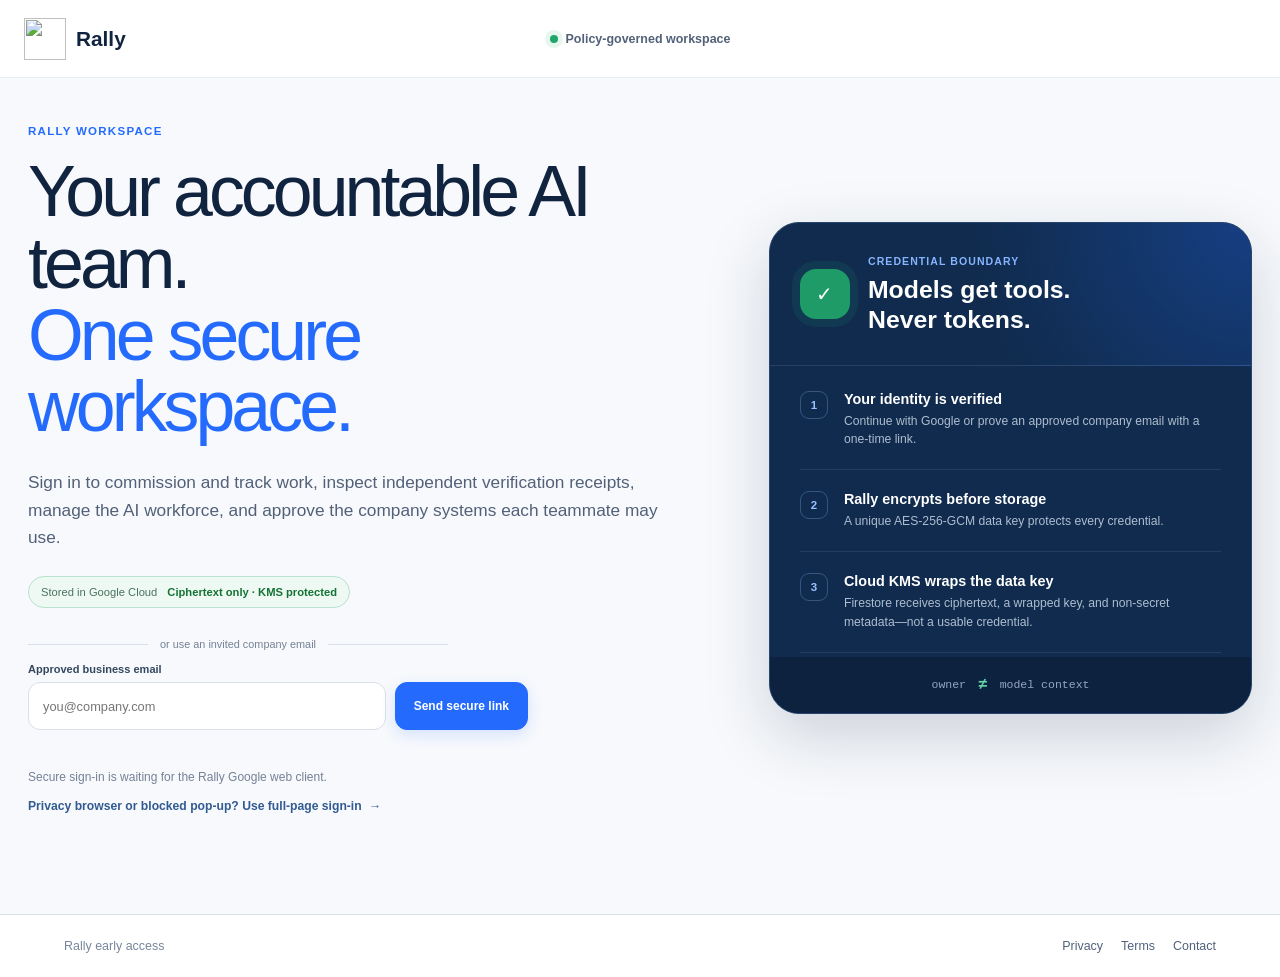
==== site/admin/index.html @ f30fff6b "Make WebMCP start real Rally agent jobs" ====
<!doctype html>
<html lang="en">
<head>
  <meta charset="utf-8">
  <meta name="viewport" content="width=device-width,initial-scale=1">
  <meta name="robots" content="noindex,nofollow">
  <meta name="theme-color" content="#f7f9fc">
  <title>Rally Workspace · Work, workforce, and connections</title>
  <link rel="icon" href="../rally-symbol.png">
  <link rel="stylesheet" href="styles.css?v=20260831m">
  <script src="config.js?v=20260831i" defer></script>
  <script src="app.js?v=20260831m" defer></script>
</head>
<body>
  <a class="skip-link" href="#main">Skip to workspace</a>
  <header class="admin-header">
    <a class="brand" href="../" aria-label="Rally homepage"><img src="../rally-symbol.png" alt=""><span>Rally</span></a>
    <div class="header-trust"><span class="trust-dot"></span><span>Policy-governed workspace</span></div>
    <button class="text-button" type="button" data-sign-out hidden>Sign out</button>
  </header>

  <main id="main" tabindex="-1">
    <section class="signin-shell" data-signed-out>
      <div class="signin-copy">
        <p class="eyebrow">Rally workspace</p>
        <h1 tabindex="-1" data-signin-title>Your accountable AI team.<br><span>One secure workspace.</span></h1>
        <p class="lede">Sign in to commission and track work, inspect independent verification receipts, manage the AI workforce, and approve the company systems each teammate may use.</p>
        <div class="vault-location" aria-label="Credential storage location"><span>Stored in Google Cloud</span><b>Ciphertext only · KMS protected</b></div>
        <div class="signin-action">
          <div data-google-button></div>
          <div class="signin-divider" data-email-signin-divider><span>or use an invited company email</span></div>
          <form class="magic-link-form" data-magic-link-form>
            <label for="magic-link-email">Approved business email</label>
            <div>
              <input id="magic-link-email" name="email" type="email" inputmode="email" autocomplete="email" maxlength="320" required placeholder="you@company.com" data-magic-link-email>
              <button type="submit" data-magic-link-submit>Send secure link</button>
            </div>
            <p class="magic-link-status" role="status" aria-live="polite" aria-atomic="true" data-magic-link-status></p>
          </form>
          <p class="configuration-note" role="status" aria-live="polite" aria-atomic="true" data-configuration-note>Checking secure sign-in…</p>
          <a class="signin-fallback" href="private-browser/" data-private-browser-link>Privacy browser or blocked pop-up? Use full-page sign-in <span aria-hidden="true">→</span></a>
          <p class="configuration-note" data-v2-signin-note hidden>For Rally v2, continue with Google so you return to this workspace.</p>
        </div>
      </div>
      <aside class="security-receipt" aria-label="Credential security architecture">
        <div class="receipt-heading"><span class="shield">✓</span><div><p>Credential boundary</p><h2>Models get tools.<br>Never tokens.</h2></div></div>
        <ol>
          <li><span>1</span><div><b>Your identity is verified</b><small>Continue with Google or prove an approved company email with a one-time link.</small></div></li>
          <li><span>2</span><div><b>Rally encrypts before storage</b><small>A unique AES-256-GCM data key protects every credential.</small></div></li>
          <li><span>3</span><div><b>Cloud KMS wraps the data key</b><small>Firestore receives ciphertext, a wrapped key, and non-secret metadata—not a usable credential.</small></div></li>
        </ol>
        <p class="receipt-rule"><span>owner</span><b>≠</b><span>model context</span></p>
      </aside>
    </section>

    <section class="dashboard workspace-shell" data-dashboard hidden>
      <aside class="workspace-sidebar" aria-label="Rally workspace">
        <div class="workspace-name"><span>Agent9</span><b>Rally workspace</b></div>
        <nav class="workspace-nav" aria-label="Workspace navigation">
          <button class="is-active" type="button" data-workspace-nav="work" aria-current="page"><span aria-hidden="true"><svg viewBox="0 0 20 20"><path d="M4 4.5h12v11H4zM7 8h6M7 11h6"/></svg></span>Work</button>
          <button type="button" data-workspace-nav="teammates"><span aria-hidden="true"><svg viewBox="0 0 20 20"><circle cx="7" cy="7" r="2.3"/><circle cx="13.5" cy="8" r="1.8"/><path d="M3.5 15c.4-2.4 1.6-3.6 3.5-3.6s3.1 1.2 3.5 3.6M11.3 12.1c2.7-.6 4.3.4 4.8 2.9"/></svg></span>Teammates</button>
          <button type="button" data-workspace-nav="workforce"><span aria-hidden="true"><svg viewBox="0 0 20 20"><circle cx="10" cy="10" r="2.2"/><circle cx="10" cy="10" r="6"/><path d="M10 2v2M10 16v2M2 10h2M16 10h2"/></svg></span>AI workforce</button>
          <button type="button" data-workspace-nav="connections"><span aria-hidden="true"><svg viewBox="0 0 20 20"><path d="M7.8 12.2 6 14a2.8 2.8 0 0 1-4-4l2.5-2.5a2.8 2.8 0 0 1 4 0M12.2 7.8 14 6a2.8 2.8 0 0 1 4 4l-2.5 2.5a2.8 2.8 0 0 1-4 0M7 13l6-6"/></svg></span>Connections</button>
          <button type="button" data-workspace-nav="policy"><span aria-hidden="true"><svg viewBox="0 0 20 20"><path d="M10 2.5 16 5v4.7c0 3.7-2.2 6.3-6 7.8-3.8-1.5-6-4.1-6-7.8V5zM7.2 10l1.8 1.8 3.8-4"/></svg></span>Policy</button>
        </nav>
        <div class="account-card"><img data-user-picture alt="" hidden><span class="account-initial" data-user-initial>R</span><div><b data-user-name>Rally administrator</b><small data-user-email></small></div></div>
      </aside>

      <div class="workspace-content">
        <section class="workspace-view" data-workspace-view="work">
          <div class="workspace-heading">
            <div><p class="eyebrow">Work</p><h1 tabindex="-1" data-dashboard-title>Your accountable team at work.</h1><p>Commission work by email, follow every active job, and inspect the evidence before anything is called complete.</p></div>
            <button class="workspace-primary" type="button" aria-expanded="false" aria-controls="manual-job-composer" data-open-job-composer>New job</button>
          </div>

          <div class="work-metrics" aria-label="Work status">
            <div><span data-metric-active>0</span><p>active jobs</p></div>
            <div><span data-metric-attention>0</span><p>need attention</p></div>
            <div><span data-metric-complete>0</span><p>completed</p></div>
            <div><span data-connection-count>0</span><p>certified systems</p></div>
          </div>

          <div class="workspace-webmcp" data-workspace-webmcp-status role="status" aria-live="polite">
            <span aria-hidden="true">W</span>
            <div><b>ChatGPT can start and follow Rally jobs here.</b><small>Rally’s agents still do the work, check it, and return the result.</small></div>
          </div>

          <section class="commission-hub" data-onboarding aria-labelledby="commission-title">
            <header class="commission-intro">
              <div>
                <p class="eyebrow">Your accountable AI teammate</p>
                <h2 id="commission-title">Choose the role. Rally assembles the team.</h2>
                <p data-commission-summary>You define the business outcome. Rally quietly routes the right models, approved systems, recovery, and independent verification underneath.</p>
              </div>
              <div class="commission-intro-actions">
                <span class="commission-trust"><svg viewBox="0 0 20 20" aria-hidden="true"><path d="M10 2.5 16 5v4.7c0 3.7-2.2 6.3-6 7.8-3.8-1.5-6-4.1-6-7.8V5zM7.2 10l1.8 1.8 3.8-4"/></svg>Policy stays on</span>
                <button class="commission-setup-toggle" type="button" aria-expanded="true" aria-controls="assistant-setup" data-toggle-assistant-setup>Hide setup</button>
              </div>
            </header>

            <div class="assistant-setup" id="assistant-setup" aria-label="Configure an accountable AI teammate">
              <section class="setup-step setup-persona" aria-labelledby="setup-persona-title">
                <div class="setup-step-heading"><span>1</span><div><p>Choose an assistant</p><h3 id="setup-persona-title">Who should lead?</h3></div></div>
                <div class="persona-grid" role="group" aria-label="Assistant persona">
                  <button class="persona-card is-selected" type="button" data-assistant-persona="strategist" aria-pressed="true">
                    <span class="persona-mark" aria-hidden="true"><svg viewBox="0 0 24 24"><circle cx="12" cy="12" r="7.5"/><path d="m14.8 9.2-1.7 3.9-3.9 1.7 1.7-3.9z"/></svg></span>
                    <span><b>Executive strategist</b><small>Research, decide, brief</small></span>
                  </button>
                  <button class="persona-card" type="button" data-assistant-persona="security" aria-pressed="false">
                    <span class="persona-mark" aria-hidden="true"><svg viewBox="0 0 24 24"><path d="M12 3 19 6v5.5c0 4.3-2.5 7.4-7 9.2-4.5-1.8-7-4.9-7-9.2V6z"/><path d="m9 12 2 2 4-4"/></svg></span>
                    <span><b>Security lead</b><small>Assess, harden, prove</small></span>
                  </button>
                  <button class="persona-card" type="button" data-assistant-persona="creative" aria-pressed="false">
                    <span class="persona-mark" aria-hidden="true"><svg viewBox="0 0 24 24"><path d="m12 3 1.5 5.5L19 10l-5.5 1.5L12 17l-1.5-5.5L5 10l5.5-1.5z"/><path d="m18.5 16 .7 2.3 2.3.7-2.3.7-.7 2.3-.7-2.3-2.3-.7 2.3-.7z"/></svg></span>
                    <span><b>Creative director</b><small>Concept, create, refine</small></span>
                  </button>
                </div>
              </section>

              <section class="setup-step setup-posture" aria-labelledby="setup-posture-title">
                <div class="setup-step-heading"><span>2</span><div><p>Set expertise &amp; autonomy</p><h3 id="setup-posture-title">How should it work?</h3></div></div>
                <div class="posture-control">
                  <span>Expertise</span>
                  <div class="segmented-control" role="group" aria-label="Expertise depth">
                    <button class="is-selected" type="button" data-expertise="balanced" aria-pressed="true">Focused</button>
                    <button type="button" data-expertise="deep" aria-pressed="false">Deep specialist</button>
                  </div>
                </div>
                <div class="posture-control">
                  <span>Autonomy</span>
                  <div class="segmented-control" role="group" aria-label="Recovery autonomy">
                    <button type="button" data-autonomy="guarded" aria-pressed="false">Guarded</button>
                    <button class="is-selected" type="button" data-autonomy="resilient" aria-pressed="true">Resilient <em>Recommended</em></button>
                  </div>
                </div>
                <p class="posture-note" data-posture-note>If one agent gets stuck, another may try once. A different agent still checks the finished work.</p>
              </section>

              <section class="setup-step setup-assets" aria-labelledby="setup-assets-title">
                <div class="setup-step-heading"><span>3</span><div><p>Connect approved assets</p><h3 id="setup-assets-title">Give it trusted context.</h3></div></div>
                <div class="asset-status"><strong data-connection-count>0</strong><span><b>certified systems</b><small>Optional for the first job. Nothing is implied as connected until discovery and a live read pass.</small></span></div>
                <button class="setup-action" type="button" data-open-connections>Manage approved systems <span aria-hidden="true">&#8594;</span></button>
              </section>

              <section class="setup-step setup-channel" aria-labelledby="setup-channel-title">
                <div class="setup-step-heading"><span>4</span><div><p>Choose communication</p><h3 id="setup-channel-title">Two doors. One accountable queue.</h3></div></div>
                <div class="channel-grid">
                  <button class="channel-card is-primary" type="button" aria-expanded="false" aria-controls="manual-job-composer" data-open-job-composer>
                    <span class="channel-icon" aria-hidden="true"><svg viewBox="0 0 24 24"><path d="M5 4.5h14v15H5zM8 9h8M8 13h5"/></svg></span>
                    <span><b>Dashboard</b><small>Write a request here</small></span><span aria-hidden="true">&#8595;</span>
                  </button>
                  <a class="channel-card" href="?view=teammates" data-first-job-link="email-door">
                    <span class="channel-icon" aria-hidden="true"><svg viewBox="0 0 24 24"><rect x="3.5" y="5.5" width="17" height="13" rx="2"/><path d="m5 8 7 5 7-5"/></svg></span>
                    <span><b>Email</b><small data-commission-address>Finish email setup</small></span><span aria-hidden="true">&#8599;</span>
                  </a>
                  <button class="channel-card is-future" type="button" disabled aria-disabled="true">
                    <span class="channel-icon" aria-hidden="true"><svg viewBox="0 0 24 24"><path d="M5 5.5h14v10H9l-4 3z"/><path d="M9 9h6M9 12h4"/></svg></span>
                    <span><b>Messenger</b><small>Planned, not available</small></span><em>Future</em>
                  </button>
                </div>
              </section>
            </div>

            <form class="job-composer" id="manual-job-composer" data-job-form aria-labelledby="job-composer-title" aria-busy="false" hidden>
              <div class="job-composer-heading">
                <div><p class="eyebrow">New dashboard job</p><h3 id="job-composer-title" tabindex="-1">Describe the outcome—not the busywork.</h3><p class="composer-brief"><span data-composer-persona>Executive strategist</span><span data-composer-expertise>Focused expertise</span><span data-composer-autonomy>Retry once if blocked</span></p></div>
                <button type="button" aria-label="Close new job form" data-close-job-composer>&times;</button>
              </div>
              <div class="job-fields">
                <label><span>Job title</span><input name="title" type="text" required maxlength="160" autocomplete="off" placeholder="Audit our launch readiness" data-job-title></label>
                <label class="job-goal"><span>What does done look like?</span><textarea name="goal" rows="4" required maxlength="6000" placeholder="Review the launch plan, identify material gaps, and return a prioritized recommendation with evidence." data-job-goal></textarea></label>
              </div>
              <details class="job-continuity">
                <summary>Follow-up and recovery</summary>
                <div class="job-options">
                  <label><span>Earlier job ID <small>optional</small></span><input name="source_run_id" type="text" maxlength="128" pattern="[A-Za-z0-9][A-Za-z0-9._:-]*" autocomplete="off" spellcheck="false" placeholder="Reference an earlier job in this new request" data-job-source-run></label>
                  <label class="job-checkbox"><input name="second_wind" type="checkbox" checked data-job-second-wind><span><b>Let another agent try if one gets stuck</b><small>One retry. A different agent still checks the finished work.</small></span></label>
                </div>
              </details>
              <div class="job-submit-row"><div class="job-submit-copy"><small>Starts real agents and may use paid model or media services.</small><p role="status" aria-live="polite" aria-atomic="true" data-job-form-status></p></div><button class="workspace-primary" type="submit" data-job-submit>Start Rally job</button></div>
            </form>

            <div class="job-acceptance" role="status" aria-live="polite" aria-atomic="false" tabindex="-1" data-job-receipt hidden>
              <span class="job-acceptance-mark" aria-hidden="true">&#10003;</span>
              <div><p>Rally job started</p><h3 data-job-receipt-title>Job started</h3><p><code data-job-receipt-id></code><span data-job-receipt-detail>Waiting for Rally’s agents.</span></p></div>
              <div class="job-acceptance-actions"><button type="button" data-view-accepted-job>View job</button><button type="button" data-compose-another>Add another</button></div>
            </div>
          </section>

          <div class="work-board">
            <section class="run-queue" aria-labelledby="queue-title">
              <div class="queue-heading"><div><p class="eyebrow">Task management</p><div class="queue-title-line"><h2 id="queue-title">Work queue</h2><span class="workspace-live-status" data-state="paused" data-workspace-live-status>Updates paused</span></div></div><label><span class="sr-only">Search work</span><input type="search" placeholder="Search jobs" autocomplete="off" data-work-search></label></div>
              <div class="queue-filters" role="group" aria-label="Filter work"><button class="is-active" type="button" data-run-filter="all">All</button><button type="button" data-run-filter="running">Active</button><button type="button" data-run-filter="attention">Attention</button><button type="button" data-run-filter="complete">Complete</button></div>
              <div class="run-list" data-work-run-list aria-live="polite"><div class="run-loading"><span></span><p>Loading your workspace queue…</p></div></div>
            </section>
            <section class="run-detail" data-work-run-detail aria-live="polite" tabindex="-1"><div class="run-detail-empty"><span>↗</span><h2>Select a job</h2><p>Open a run to inspect its progress, workers, checklist, and independent verification receipts.</p></div></section>
          </div>
        </section>

        <section class="workspace-view" data-workspace-view="teammates" hidden>
          <div class="workspace-heading"><div><p class="eyebrow">Teammates</p><h1 tabindex="-1">Create the role people will work with.</h1><p>A teammate is the durable business identity. Models are workers behind it; email providers are channels beneath it.</p></div><button class="workspace-secondary" type="button" data-focus-teammate-form>New teammate</button></div>
          <div class="teammate-boundary"><b>Identity before infrastructure</b><p>Choosing a provider creates a workspace-owned setup record. Rally marks the address live only after the provider authorization, DNS, or bidirectional verification step genuinely passes.</p></div>
          <div class="teammate-layout">
            <section class="teammate-roster" aria-labelledby="teammate-roster-title">
              <div class="teammate-section-heading"><p class="eyebrow">Your team</p><h2 id="teammate-roster-title">Persistent business roles</h2></div>
              <div class="teammate-list" data-teammate-list aria-live="polite"><div class="run-loading"><span></span><p>Loading teammates…</p></div></div>
            </section>

            <form class="teammate-form" data-teammate-form aria-labelledby="teammate-form-title">
              <div class="teammate-form-heading"><p class="eyebrow">New teammate</p><h2 id="teammate-form-title" tabindex="-1">Name the role. Then choose where it lives.</h2><p>The email identity belongs to this workspace and remains separate from model credentials and company-system access.</p></div>

              <fieldset>
                <legend>1. Business identity</legend>
                <div class="teammate-fields two-column">
                  <label><span>Teammate name</span><input name="name" type="text" maxlength="80" required placeholder="Rally Research" data-teammate-name></label>
                  <label><span>Role</span><select name="role" required data-teammate-role><option value="research">Research</option><option value="security">Security</option><option value="operations">Operations</option><option value="finance">Finance</option><option value="customer_success">Customer success</option><option value="general">General dispatcher</option><option value="custom">Custom role</option></select></label>
                  <label class="full-column" data-custom-role-field hidden><span>Custom role</span><input name="custom_role" type="text" maxlength="120" placeholder="Procurement analyst" data-custom-role></label>
                  <label class="full-column"><span>Accountable human owner</span><input name="human_owner_email" type="email" maxlength="320" required autocomplete="email" placeholder="owner@company.com" data-teammate-owner></label>
                </div>
              </fieldset>

              <fieldset>
                <legend>2. Email identity</legend>
                <p class="field-intro">Company-owned mail is preferred. A Rally-domain identity is available only as a temporary trial.</p>
                <div class="email-provider-grid" data-email-provider-options aria-live="polite"><div class="provider-loading">Loading provider options…</div></div>
                <div class="teammate-fields email-address-fields">
                  <label><span>Address</span><input name="email_local_part" type="text" maxlength="64" required placeholder="research" autocapitalize="none" spellcheck="false" data-email-local></label>
                  <span class="address-at" aria-hidden="true">@</span>
                  <label><span>Domain</span><input name="email_domain" type="text" maxlength="253" required placeholder="ai.company.com" autocapitalize="none" spellcheck="false" data-email-domain></label>
                </div>
                <div class="connection-choice" data-email-methods></div>
                <p class="provider-readiness" data-provider-readiness role="status" aria-live="polite"></p>
              </fieldset>

              <fieldset>
                <legend>3. Who may commission it?</legend>
                <div class="teammate-fields">
                  <label><span>Reachability</span><select name="reachability" data-teammate-reachability><option value="selected_senders">Selected senders</option><option value="entire_company">Entire company</option><option value="approved_domains">Approved people or domains</option><option value="public_intake">Public intake — no privileged context</option></select></label>
                  <label><span>Additional approved senders <small>optional</small></span><textarea name="allowed_senders" rows="3" maxlength="16000" placeholder="analyst@company.com, @trusted-partner.com" data-allowed-senders></textarea><small>Separate addresses or @domains with commas or new lines. The human owner is always included.</small></label>
                </div>
              </fieldset>

              <div class="teammate-submit-row"><p data-teammate-form-status role="status" aria-live="polite"></p><button class="workspace-primary" type="submit" data-teammate-submit>Create teammate</button></div>
            </form>
          </div>
        </section>

        <section class="workspace-view" data-workspace-view="workforce" hidden>
          <div class="workspace-heading"><div><p class="eyebrow">AI workforce</p><h1 tabindex="-1">The workers behind every teammate.</h1><p>These model families perform parts of a job. Your customer-facing teammates remain stable even when Rally routes work to a different provider.</p></div></div>
          <div class="workforce-callout"><b>Current pilot boundary</b><p>The active fleet is authenticated on Rally’s approved execution host. Business-system OAuth does not authorize a model account, and Rally never copies consumer session tokens into its web control plane.</p></div>
          <div class="workforce-grid">
            <article><header><img src="../brandmarks/google.svg" alt=""><span class="worker-ready">Active</span></header><p class="worker-company">Google</p><h2>Gemini</h2><p>Coordinates the commission through Google ADK and participates as an independent worker.</p><footer><span>Google Cloud + approved host</span><b>Ready</b></footer></article>
            <article><header><img src="../brandmarks/claude.svg" alt=""><span class="worker-ready">Active</span></header><p class="worker-company">Anthropic</p><h2>Claude</h2><p>Implements and reviews through an approved, separately authenticated Claude runtime.</p><footer><span>Approved host identity</span><b>Ready</b></footer></article>
            <article><header><img src="../brandmarks/openai.svg" alt=""><span class="worker-ready">Active</span></header><p class="worker-company">OpenAI</p><h2>Codex</h2><p>Implements and verifies through a per-user Codex sign-in isolated from company connectors.</p><footer><span>Approved host identity</span><b>Ready</b></footer></article>
            <article class="worker-candidate"><header><span class="xai-mark">xAI</span><span>Candidate</span></header><p class="worker-company">xAI</p><h2>Grok Build</h2><p>Headless CLI and device-code/API-key authentication make Grok a strong fourth-family candidate. It remains off until isolation and execution-symmetry tests pass.</p><footer><span>Evaluated, not enabled</span><b>Next</b></footer></article>
          </div>
          <p class="workforce-rule"><b>Rally’s minimum:</b> at least two distinct model families. A worker may repair another provider’s failure through Second Wind, but it still cannot approve its own work.</p>
        </section>

        <section class="workspace-view" data-workspace-view="connections" hidden>
          <div class="workspace-heading connection-workspace-heading"><div><p class="eyebrow">Connections</p><h1 tabindex="-1">Bring approved company context.</h1><p>Connections are optional for a first run. When you add one, Rally prefers provider consent, certifies the exact read surface, and keeps every token away from model context.</p></div><button class="workspace-secondary" type="button" data-back-to-work>Skip for now</button></div>
          <div class="vault-summary" aria-label="Vault status">
            <div><span data-connection-count>0</span><p>certified connections</p></div>
            <div><span>9</span><p>supported systems</p></div>
            <div><span>0</span><p>keys exposed to models</p></div>
            <div class="kms-proof"><span>✓</span><p><b>Google Cloud KMS</b><small>Envelope encryption active</small></p></div>
          </div>
          <div class="connection-heading"><div><p class="eyebrow">Business systems</p><h2>One approval when the provider allows it.</h2></div><p>OAuth is the default experience. A restricted credential appears only where a provider cannot yet complete a Rally-owned consent flow.</p></div>
          <div class="connection-grid" data-connection-grid>
            <article class="connection-card is-pending" data-connector="google-workspace"><header><img src="../brandmarks/google.svg" alt=""><span class="connection-state" role="status" aria-live="polite" aria-atomic="true">Coming soon</span></header><h3>Google Workspace</h3><p>One approval for a governed bundle of Drive, Docs, Sheets, Slides, Calendar, Gmail, Chat, and contacts.</p><footer><span data-connection-method>One secure sign-in</span><button type="button" data-primary-action disabled>Not available yet</button></footer></article>
            <article class="connection-card is-pending" data-connector="slack"><header><img src="../brandmarks/slack.svg" alt=""><span class="connection-state" role="status" aria-live="polite" aria-atomic="true">Coming soon</span></header><h3>Slack</h3><p>Search decisions, understand history, and prepare governed team updates.</p><footer><span data-connection-method>Workspace approval</span><button type="button" data-primary-action disabled>Not available yet</button></footer></article>
            <article class="connection-card" data-connector="github" data-kind="bearer_token"><header><img src="../brandmarks/github.svg" alt=""><span class="connection-state" role="status" aria-live="polite" aria-atomic="true">Ready to connect</span></header><h3>GitHub</h3><p>Repositories, issues, and pull requests through a read-only, locked-down MCP path.</p><footer><span data-connection-method>Fine-grained access</span><button type="button" data-primary-action>Connect</button></footer></article>
            <article class="connection-card" data-connector="cloudflare" data-kind="api_key"><header><img src="../brandmarks/cloudflare.svg" alt=""><span class="connection-state" role="status" aria-live="polite" aria-atomic="true">Ready to connect</span></header><h3>Cloudflare</h3><p>Investigate Worker logs and metrics through Cloudflare’s scoped Observability MCP server.</p><footer><span data-connection-method>Secure sign-in</span><button type="button" data-primary-action>Connect</button></footer></article>
            <article class="connection-card" data-connector="n8n" data-kind="api_key"><header><img src="../brandmarks/n8n.svg" alt=""><span class="connection-state" role="status" aria-live="polite" aria-atomic="true">Ready to connect</span></header><h3>n8n</h3><p>Only administrator-approved workflows exposed as bounded company tools.</p><footer><span data-connection-method>Choose workflows</span><button type="button" data-primary-action>Connect</button></footer></article>
            <article class="connection-card" data-connector="stripe" data-kind="api_key"><header><img src="../brandmarks/stripe.svg" alt=""><span class="connection-state" role="status" aria-live="polite" aria-atomic="true">Ready to connect</span></header><h3>Stripe</h3><p>Inspect account context and Stripe’s API reference without enabling money movement.</p><footer><span data-connection-method>Secure sign-in</span><button type="button" data-primary-action>Connect</button></footer></article>
            <article class="connection-card" data-connector="atlassian" data-kind="bearer_token"><header><img src="../brandmarks/atlassian.svg" alt=""><span class="connection-state" role="status" aria-live="polite" aria-atomic="true">Ready to connect</span></header><h3>Atlassian</h3><p>Jira, Confluence, and Compass context in one accountable assignment.</p><footer><span data-connection-method>Secure sign-in</span><button type="button" data-primary-action>Connect</button></footer></article>
            <article class="connection-card is-pending" data-connector="salesforce"><header><img src="../brandmarks/salesforce.svg" alt=""><span class="connection-state" role="status" aria-live="polite" aria-atomic="true">Coming soon</span></header><h3>Salesforce</h3><p>Customer, pipeline, and service records through a read-first SObject boundary.</p><footer><span data-connection-method>Admin approval</span><button type="button" data-primary-action disabled>Not available yet</button></footer></article>
            <article class="connection-card" data-connector="hyperagent"><header><img src="../brandmarks/hyperagent.svg" alt=""><span class="connection-state" role="status" aria-live="polite" aria-atomic="true">Ready to connect</span></header><h3>HyperAgent</h3><p>Review agent threads and pending approvals through a verified agent interface.</p><footer><span data-connection-method>Secure sign-in</span><button type="button" data-primary-action>Connect</button></footer></article>
          </div>
          <p class="vault-boundary"><b>Certification boundary:</b> “Certified” means Rally completed provider authorization, matched the live MCP tools to a committed safe preset, and passed one fixed read-only canary. An encrypted credential or a successful tool list alone never enables an adapter.</p>
        </section>

        <section class="workspace-view" data-workspace-view="policy" hidden>
          <div class="workspace-heading"><div><p class="eyebrow">Policy</p><h1 tabindex="-1">Accountability outside the prompt.</h1><p>Models propose work. Rally’s deterministic control plane decides what may run, what needs approval, and when a claim is complete.</p></div></div>
          <div class="policy-grid"><article><span>01</span><h2>No self-approval</h2><p>An item reaches done only when a different model family verifies the owner’s work.</p></article><article><span>02</span><h2>Least privilege</h2><p>Every run freezes its allowed systems and tools before a worker receives the job.</p></article><article><span>03</span><h2>Bounded recovery</h2><p>Second Wind may hand a failure to another family once; it never waives independent review.</p></article><article><span>04</span><h2>Receipts, not confidence</h2><p>Evidence, verifier identity, policy decisions, and residual risk stay attached to the run.</p></article></div>
        </section>
      </div>
    </section>
  </main>

  <footer class="admin-legal"><span>Rally early access</span><nav aria-label="Legal"><a href="../privacy/">Privacy</a><a href="../terms/">Terms</a><a href="mailto:terry@agent9.dev">Contact</a></nav></footer>

  <dialog class="credential-dialog" data-credential-dialog aria-labelledby="credential-title" aria-describedby="credential-copy">
    <form method="dialog" aria-busy="false" aria-describedby="credential-copy credential-safety credential-status" data-credential-form>
      <button class="dialog-close" type="button" aria-label="Close" data-dialog-close>×</button>
      <p class="eyebrow" data-dialog-eyebrow>Secure connection</p>
      <h2 id="credential-title">Secure a credential</h2>
      <p id="credential-copy" data-dialog-copy>The value travels once over HTTPS to Rally’s isolated Google Cloud control plane and is encrypted before Firestore persists it.</p>
      <ol class="activation-rail" aria-label="Connection stages" aria-busy="false" data-activation-rail>
        <li class="is-active" aria-current="step"><span>1</span><b>Authorize</b></li><li><span>2</span><b>Discover</b></li><li><span>3</span><b>Test</b></li><li><span>4</span><b>Certify</b></li>
      </ol>
      <div class="dialog-field" data-endpoint-field hidden>
        <label for="connector-endpoint">Your n8n connection URL</label>
        <input id="connector-endpoint" name="endpoint" type="url" inputmode="url" autocomplete="url" spellcheck="false" maxlength="2048" aria-describedby="connector-endpoint-help" placeholder="https://company.app.n8n.cloud/mcp-server/http">
        <small id="connector-endpoint-help">In n8n, open Settings → Instance-level MCP and copy the connection URL.</small>
      </div>
      <div class="dialog-field" data-workflow-field hidden>
        <label for="workflow-ids">Approved workflow IDs</label>
        <textarea id="workflow-ids" name="workflow_ids" rows="3" autocomplete="off" spellcheck="false" maxlength="16448" aria-describedby="workflow-ids-help" placeholder="workflow-id-1, workflow-id-2"></textarea>
        <small id="workflow-ids-help">Rally will reject every n8n workflow outside this explicit list, even if the provider credential could reach it.</small>
      </div>
      <div class="dialog-field" data-credential-field hidden>
        <label for="credential-value" data-credential-label>Credential value</label>
        <input id="credential-value" name="credential" type="password" autocomplete="off" spellcheck="false" maxlength="65536" aria-describedby="credential-value-help">
        <small id="credential-value-help">Rally encrypts this value server-side, clears this field before testing, and never sends it to a model.</small>
        <a class="provider-guide" href="#" target="_blank" rel="noopener noreferrer" data-token-guide>Open provider instructions <span aria-hidden="true">↗</span></a>
      </div>
      <button class="advanced-credential" type="button" data-advanced-token hidden>Advanced: use a restricted credential</button>
      <div class="dialog-safety" data-dialog-safety><span>✓</span><p id="credential-safety">Never saved to browser storage. Cleared from this form before verification. Never placed in model context.</p></div>
      <p class="form-status" id="credential-status" data-form-status role="status" aria-live="polite" aria-atomic="true"></p>
      <button class="primary-button" type="submit" aria-describedby="credential-safety credential-status" data-dialog-submit>Secure and test</button>
    </form>
  </dialog>
  <div class="connection-toast" role="status" aria-live="polite" aria-atomic="true" data-connection-toast hidden></div>
</body>
</html>
---- site/admin/styles.css ----
:root {
  --navy: #102b4d;
  --blue: #246bfd;
  --blue-soft: #e9f0ff;
  --green: #137333;
  --green-soft: #e7f7f0;
  --ink: #10233f;
  --muted: #526178;
  --quiet: #758196;
  --line: #d9e0ea;
  --line-soft: #e8edf3;
  --surface: #fff;
  --canvas: #f7f9fc;
  --shadow: 0 16px 50px rgba(16,35,63,.09);
}
* { box-sizing: border-box; }
html { min-height: 100%; }
body { min-height: 100vh; margin: 0; color: var(--ink); background: var(--canvas); font-family: -apple-system, BlinkMacSystemFont, "Segoe UI", sans-serif; -webkit-font-smoothing: antialiased; }
.sr-only { position: absolute; width: 1px; height: 1px; overflow: hidden; padding: 0; margin: -1px; clip: rect(0,0,0,0); white-space: nowrap; border: 0; }
button, input, select, textarea { font: inherit; }
button { color: inherit; }
p { color: var(--muted); line-height: 1.6; }
h1, h2, h3, p { margin-top: 0; }
h1, h2, h3 { font-family: inherit; }
button:focus-visible, a:focus-visible, input:focus-visible, select:focus-visible, summary:focus-visible, textarea:focus-visible, [tabindex="-1"]:focus-visible { outline: 3px solid rgba(36,107,253,.24); outline-offset: 3px; }
[hidden] { display: none !important; }
.skip-link { position: fixed; z-index: 100; top: -60px; left: 18px; padding: 12px 16px; color: #fff; border-radius: 8px; background: var(--blue); }
.skip-link:focus { top: 18px; }
.admin-header { min-height: 78px; display: grid; grid-template-columns: 1fr auto 1fr; align-items: center; gap: 20px; padding: 0 max(24px, calc((100vw - 1320px) / 2)); border-bottom: 1px solid var(--line-soft); background: rgba(255,255,255,.95); backdrop-filter: blur(16px); }
.brand { display: inline-flex; align-items: center; gap: 10px; width: fit-content; color: var(--ink); text-decoration: none; font-size: 1.3rem; font-weight: 650; }
.brand img { width: 42px; height: 42px; object-fit: contain; }
.header-trust { display: inline-flex; align-items: center; gap: 8px; color: var(--muted); font-size: .78rem; font-weight: 600; }
.trust-dot { width: 8px; height: 8px; border-radius: 50%; background: #20a66a; box-shadow: 0 0 0 5px rgba(32,166,106,.1); }
.text-button { justify-self: end; padding: 9px 14px; cursor: pointer; border: 0; border-radius: 999px; background: transparent; font-size: .84rem; font-weight: 600; }
.text-button:hover { background: #eef2f8; }
.text-link { justify-self: end; padding: 9px 14px; color: var(--muted); border-radius: 999px; text-decoration: none; font-size: .84rem; font-weight: 600; }
.text-link:hover { color: var(--blue); background: #eef2f8; }
main { max-width: 1520px; margin: 0 auto; padding: 44px 28px 100px; }
.eyebrow { margin: 0 0 16px; color: var(--blue); font-size: .72rem; font-weight: 750; letter-spacing: .11em; text-transform: uppercase; }
.signin-shell { min-height: 650px; display: grid; grid-template-columns: minmax(0, 1.04fr) minmax(430px, .76fr); align-items: center; gap: 80px; }
.signin-copy { max-width: 720px; }
.signin-copy h1, .dashboard-heading h1 { margin-bottom: 26px; font-size: clamp(3rem, 5.6vw, 5.3rem); font-weight: 500; line-height: 1; letter-spacing: -.055em; }
.signin-copy h1 span { color: var(--blue); }
.lede { max-width: 650px; margin-bottom: 24px; font-size: 1.08rem; }
.vault-location { width: fit-content; display: flex; align-items: center; gap: 10px; margin: 0 0 30px; padding: 9px 12px; border: 1px solid #b9e1cf; border-radius: 999px; background: #eff9f4; font-size: .7rem; }
.vault-location span { color: #4a725f; }
.vault-location b { color: var(--green); }
.signin-action { min-height: 78px; }
.signin-divider { width: min(420px,100%); display: flex; align-items: center; gap: 12px; margin: 18px 0 13px; color: var(--quiet); font-size: .68rem; }
.signin-divider::before, .signin-divider::after { height: 1px; flex: 1; content: ""; background: var(--line); }
.signin-divider span { white-space: nowrap; }
.magic-link-form { width: min(500px,100%); }
.magic-link-form > label { display: block; margin-bottom: 7px; color: #34475f; font-size: .69rem; font-weight: 700; }
.magic-link-form > div { display: grid; grid-template-columns: minmax(0,1fr) auto; gap: 9px; }
.magic-link-form input { min-height: 48px; padding: 11px 14px; color: var(--ink); border: 1px solid var(--line); border-radius: 12px; outline: 0; background: #fff; font-size: .8rem; }
.magic-link-form input:focus { border-color: var(--blue); box-shadow: 0 0 0 3px rgba(36,107,253,.12); }
.magic-link-form button { min-height: 48px; padding: 0 18px; cursor: pointer; color: #fff; border: 1px solid var(--blue); border-radius: 12px; background: var(--blue); font-size: .75rem; font-weight: 750; box-shadow: 0 5px 15px rgba(36,107,253,.16); }
.magic-link-form button:hover { background: #1554d8; }
.magic-link-form button:disabled { cursor: wait; opacity: .65; }
.magic-link-status { min-height: 18px; margin: 8px 0 0; color: var(--quiet); font-size: .68rem; line-height: 1.4; }
.magic-link-status[data-tone="success"] { color: var(--green); }
.magic-link-status[data-tone="error"] { color: #a33b30; }
.configuration-note { margin: 12px 0 0; color: var(--quiet); font-size: .75rem; }
.signin-fallback { display: inline-flex; align-items: center; gap: 7px; margin-top: 12px; color: #315b91; text-decoration: none; font-size: .76rem; font-weight: 650; }
.signin-fallback span { transition: transform .18s ease; }
.signin-fallback:hover { color: var(--blue); }
.signin-fallback:hover span { transform: translateX(3px); }
.security-receipt, .redirect-proof { overflow: hidden; border: 1px solid #27466e; border-radius: 30px; background: #102b4d; box-shadow: 0 22px 65px rgba(16,35,63,.18); }
.receipt-heading { display: flex; align-items: center; gap: 18px; padding: 30px; border-bottom: 1px solid rgba(255,255,255,.1); background: radial-gradient(circle at 100% 0, rgba(36,107,253,.3), transparent 55%); }
.receipt-heading p { margin: 0 0 5px; color: #86b5ff; font-size: .66rem; font-weight: 750; letter-spacing: .1em; text-transform: uppercase; }
.receipt-heading h2 { margin: 0; color: #fff; font-size: 1.55rem; line-height: 1.2; }
.shield { width: 50px; height: 50px; display: grid; flex: none; place-items: center; color: #fff; border-radius: 16px; background: #1f9b68; box-shadow: 0 0 0 8px rgba(31,155,104,.12); font-size: 1.25rem; }
.security-receipt ol, .redirect-proof ul { margin: 0; padding: 4px 30px; list-style: none; }
.security-receipt li, .redirect-proof li { display: grid; grid-template-columns: 30px 1fr; gap: 14px; padding: 21px 0; border-bottom: 1px solid rgba(255,255,255,.09); }
.security-receipt li > span, .redirect-proof li > span { width: 28px; height: 28px; display: grid; place-items: center; color: #9bc0ff; border: 1px solid rgba(155,192,255,.28); border-radius: 9px; font-size: .72rem; font-weight: 700; }
.security-receipt b, .redirect-proof b { display: block; color: #fff; font-size: .9rem; }
.security-receipt small, .redirect-proof small { display: block; margin-top: 5px; color: #aebdd0; font-size: .76rem; line-height: 1.5; }
.receipt-rule { display: flex; align-items: center; justify-content: center; gap: 12px; margin: 0; padding: 19px; color: #94a7bf; background: #0c223f; font: .72rem ui-monospace, SFMono-Regular, Menlo, monospace; }
.receipt-rule b { color: #63d2a5; font-size: 1rem; }
.workspace-shell { display: grid; grid-template-columns: 226px minmax(0,1fr); align-items: start; gap: 34px; }
.workspace-sidebar { position: sticky; top: 24px; min-height: calc(100vh - 126px); display: flex; flex-direction: column; padding: 20px 14px 16px; border: 1px solid var(--line); border-radius: 24px; background: #fff; box-shadow: 0 10px 36px rgba(16,35,63,.05); }
.workspace-name { display: grid; gap: 3px; padding: 8px 10px 20px; border-bottom: 1px solid var(--line-soft); }
.workspace-name span { color: var(--quiet); font-size: .65rem; font-weight: 700; letter-spacing: .08em; text-transform: uppercase; }
.workspace-name b { font-size: .95rem; }
.workspace-nav { display: grid; gap: 5px; padding: 18px 0; }
.workspace-nav button { min-height: 48px; display: grid; grid-template-columns: 30px 1fr; align-items: center; padding: 0 12px; cursor: pointer; color: #52647b; border: 0; border-radius: 12px; background: transparent; text-align: left; font-size: .9rem; font-weight: 650; }
.workspace-nav button span { width: 26px; height: 26px; display: grid; place-items: center; color: #748399; border-radius: 8px; font-size: .9rem; }
.workspace-nav svg { width: 15px; height: 15px; fill: none; stroke: currentColor; stroke-width: 1.5; stroke-linecap: round; stroke-linejoin: round; }
.workspace-nav button:hover { color: var(--ink); background: #f3f6fa; }
.workspace-nav button.is-active { color: #174ea6; background: #eaf1ff; }
.workspace-nav button.is-active span { color: #fff; background: var(--blue); }
.workspace-sidebar .account-card { min-width: 0; margin-top: auto; padding: 12px; border-radius: 15px; }
.workspace-sidebar .account-card b { max-width: 130px; overflow: hidden; text-overflow: ellipsis; white-space: nowrap; }
.workspace-sidebar .account-card small { max-width: 128px; }
.workspace-content { min-width: 0; }
.workspace-view { min-width: 0; }
.workspace-heading { display: grid; grid-template-columns: minmax(0,1fr) auto; align-items: end; gap: 42px; margin-bottom: 24px; }
.workspace-heading > div { max-width: 850px; }
.workspace-heading h1 { margin-bottom: 12px; font-size: clamp(2.35rem,3.2vw,3.25rem); font-weight: 520; line-height: 1; letter-spacing: -.052em; }
.workspace-heading p:last-child { max-width: 780px; margin-bottom: 0; font-size: 1rem; line-height: 1.55; }
.workspace-primary, .workspace-secondary { min-height: 48px; display: inline-flex; align-items: center; justify-content: center; padding: 0 22px; cursor: pointer; border-radius: 999px; font-size: .88rem; font-weight: 750; text-decoration: none; white-space: nowrap; }
.workspace-primary { color: #fff; border: 1px solid var(--blue); background: var(--blue); box-shadow: 0 5px 16px rgba(36,107,253,.18); }
.workspace-primary:hover { background: #1554d8; }
.workspace-secondary { color: #315b91; border: 1px solid #b9c5d4; background: #fff; }
.workspace-secondary:hover { color: var(--blue); border-color: var(--blue); background: var(--blue-soft); }
.work-metrics { display: grid; grid-template-columns: repeat(4,1fr); overflow: hidden; margin-bottom: 22px; border: 1px solid var(--line); border-radius: 20px; background: #fff; }
.work-metrics > div { min-height: 84px; display: flex; flex-direction: column; justify-content: center; padding: 15px 22px; border-right: 1px solid var(--line-soft); }
.work-metrics > div:last-child { border-right: 0; }
.work-metrics span { color: var(--blue); font-size: 1.6rem; font-weight: 650; letter-spacing: -.03em; }
.work-metrics p { margin: 4px 0 0; font-size: .82rem; }
.workspace-webmcp { min-height: 64px; display: grid; grid-template-columns: 36px minmax(0,1fr); align-items: center; gap: 12px; margin-bottom: 22px; padding: 12px 16px; color: #36506f; border: 1px solid #cbd7e7; border-radius: 16px; background: #f8faff; }
.workspace-webmcp > span { width: 36px; height: 36px; display: grid; place-items: center; color: #174ea6; border-radius: 11px; background: #e8f0fe; font-size: .78rem; font-weight: 800; }
.workspace-webmcp b, .workspace-webmcp small { display: block; }
.workspace-webmcp b { color: var(--ink); font-size: .88rem; }
.workspace-webmcp small { margin-top: 3px; color: #52647b; font-size: .78rem; line-height: 1.4; }
.workspace-webmcp.is-ready { color: #27624b; border-color: #b7dfc4; background: #f1faf5; }
.workspace-webmcp.is-ready > span { color: #137333; background: #ceead6; }
.commission-hub { overflow: hidden; margin-bottom: 24px; color: var(--ink); border: 1px solid #cbd7e7; border-radius: 24px; background: #fff; box-shadow: 0 16px 42px rgba(16,35,63,.08); }
.commission-intro { display: flex; align-items: center; justify-content: space-between; gap: 28px; padding: 24px 28px; color: #fff; background: radial-gradient(circle at 86% -90%,rgba(64,130,255,.55),transparent 52%),linear-gradient(125deg,#0d2441,var(--navy)); }
.commission-intro > div { max-width: 820px; }
.commission-intro .eyebrow { margin-bottom: 7px; color: #9fc1ff; }
.commission-intro h2 { margin-bottom: 7px; color: #fff; font-size: clamp(1.55rem,2.4vw,2.2rem); line-height: 1.08; letter-spacing: -.04em; }
.commission-intro > div > p:last-child { max-width: 780px; margin: 0; color: #d3dfed; font-size: .94rem; line-height: 1.5; }
.commission-trust { display: inline-flex; align-items: center; gap: 8px; flex: none; padding: 10px 13px; color: #c7f3df; border: 1px solid rgba(99,210,165,.28); border-radius: 999px; background: rgba(26,128,89,.16); font-size: .84rem; font-weight: 750; white-space: nowrap; }
.commission-trust svg { width: 15px; height: 15px; fill: none; stroke: #63d2a5; stroke-width: 1.7; stroke-linecap: round; stroke-linejoin: round; }
.commission-intro-actions { display: flex; align-items: center; gap: 9px; flex: none; }
.commission-setup-toggle { min-height: 40px; padding: 0 14px; cursor: pointer; color: #e1ebfa; border: 1px solid rgba(255,255,255,.22); border-radius: 999px; background: rgba(255,255,255,.08); font-size: .84rem; font-weight: 750; }
.commission-setup-toggle:hover { color: #fff; border-color: rgba(255,255,255,.42); background: rgba(255,255,255,.13); }
.commission-hub.is-collapsed .assistant-setup { display: none; }
.commission-hub.is-collapsed .commission-intro { padding-block: 19px; }
.commission-hub.is-collapsed .commission-intro h2 { font-size: clamp(1.35rem,2vw,1.85rem); }
.commission-hub.is-collapsed .commission-intro > div:first-child > p:last-child { max-width: 900px; }
.assistant-setup { display: grid; grid-template-columns: 1.12fr 1.05fr .86fr 1.06fr; background: #fff; }
.setup-step { min-width: 0; min-height: 304px; padding: 24px 22px; border-right: 1px solid var(--line-soft); }
.setup-step:last-child { border-right: 0; }
.setup-step-heading { min-height: 58px; display: grid; grid-template-columns: 34px minmax(0,1fr); align-items: start; gap: 12px; margin-bottom: 17px; }
.setup-step-heading > span { width: 32px; height: 32px; display: grid; place-items: center; color: #174ea6; border-radius: 10px; background: #e4edff; font-size: .78rem; font-weight: 800; }
.setup-step-heading p, .setup-step-heading h3 { margin: 0; }
.setup-step-heading p { color: #315b91; font-size: .78rem; font-weight: 800; letter-spacing: .045em; text-transform: uppercase; }
.setup-step-heading h3 { margin-top: 4px; font-size: 1.08rem; line-height: 1.3; letter-spacing: -.02em; }
.persona-grid { display: grid; gap: 7px; }
.persona-card { min-height: 61px; display: grid; grid-template-columns: 38px minmax(0,1fr); align-items: center; gap: 11px; padding: 10px 11px; cursor: pointer; color: var(--ink); border: 1px solid var(--line-soft); border-radius: 13px; background: #fafbfd; text-align: left; transition: border-color .16s ease,background .16s ease,box-shadow .16s ease; }
.persona-card:hover { border-color: #b5c6e2; background: #f5f8fd; }
.persona-card.is-selected { border-color: #9dbafa; background: #edf3ff; box-shadow: inset 3px 0 0 var(--blue); }
.persona-mark { width: 36px; height: 36px; display: grid; place-items: center; color: #315b91; border-radius: 11px; background: #fff; box-shadow: 0 2px 7px rgba(16,35,63,.06); }
.persona-card.is-selected .persona-mark { color: #fff; background: var(--blue); }
.persona-mark svg, .channel-icon svg { width: 19px; height: 19px; fill: none; stroke: currentColor; stroke-width: 1.65; stroke-linecap: round; stroke-linejoin: round; }
.persona-card b, .persona-card small { display: block; }
.persona-card b { font-size: .94rem; }
.persona-card small { margin-top: 3px; color: var(--quiet); font-size: .78rem; }
.posture-control { margin-top: 13px; }
.posture-control > span { display: block; margin-bottom: 7px; color: #52647b; font-size: .76rem; font-weight: 750; text-transform: uppercase; letter-spacing: .045em; }
.segmented-control { display: grid; grid-template-columns: 1fr 1.35fr; padding: 3px; border: 1px solid var(--line-soft); border-radius: 11px; background: #f1f4f8; }
.segmented-control button { min-height: 45px; padding: 7px 8px; cursor: pointer; color: #5d6f86; border: 0; border-radius: 8px; background: transparent; font-size: .82rem; font-weight: 750; }
.segmented-control button.is-selected { color: #174ea6; background: #fff; box-shadow: 0 2px 7px rgba(16,35,63,.09); }
.segmented-control em { display: block; margin-top: 2px; color: #3e7c5d; font-size: .69rem; font-style: normal; font-weight: 750; }
.posture-note { margin: 13px 0 0; color: #566980; font-size: .8rem; line-height: 1.5; }
.asset-status { display: grid; grid-template-columns: 54px minmax(0,1fr); align-items: center; gap: 12px; margin: 26px 0 20px; }
.asset-status strong { width: 52px; height: 52px; display: grid; place-items: center; color: var(--green); border: 1px solid #b5dfca; border-radius: 50%; background: var(--green-soft); font-size: 1.25rem; font-weight: 650; }
.asset-status b, .asset-status small { display: block; }
.asset-status b { font-size: .92rem; }
.asset-status small { margin-top: 5px; color: #66758a; font-size: .78rem; line-height: 1.42; }
.setup-action { width: 100%; min-height: 46px; display: flex; align-items: center; justify-content: space-between; gap: 10px; padding: 0 13px; cursor: pointer; color: #174ea6; border: 1px solid #bed0ee; border-radius: 10px; background: #f6f9ff; font-size: .83rem; font-weight: 750; }
.setup-action:hover { border-color: var(--blue); background: var(--blue-soft); }
.channel-grid { display: grid; gap: 7px; }
.channel-card { min-width: 0; min-height: 61px; display: grid; grid-template-columns: 38px minmax(0,1fr) auto; align-items: center; gap: 10px; padding: 10px 11px; cursor: pointer; color: var(--ink); border: 1px solid var(--line-soft); border-radius: 13px; background: #fafbfd; text-align: left; text-decoration: none; }
.channel-card:hover { border-color: #9ebaf0; background: #f3f7ff; }
.channel-card.is-primary { color: #fff; border-color: var(--blue); background: var(--blue); box-shadow: 0 6px 16px rgba(36,107,253,.18); }
.channel-icon { width: 36px; height: 36px; display: grid; place-items: center; color: #315b91; border-radius: 11px; background: #e9f0ff; }
.is-primary .channel-icon { color: #fff; background: rgba(255,255,255,.15); }
.channel-card b, .channel-card small { display: block; overflow: hidden; text-overflow: ellipsis; white-space: nowrap; }
.channel-card b { font-size: .94rem; }
.channel-card small { margin-top: 3px; color: var(--quiet); font-size: .77rem; }
.channel-card.is-primary small { color: #dce7ff; }
.channel-card > span:last-child { color: #7690b1; font-size: .76rem; }
.channel-card.is-primary > span:last-child { color: #fff; }
.channel-card.is-future { cursor: not-allowed; opacity: .65; }
.channel-card.is-future em { padding: 4px 7px; color: #68788e; border-radius: 999px; background: #e7ebf1; font-size: .58rem; font-style: normal; font-weight: 800; text-transform: uppercase; }
.job-composer, .job-acceptance { position: relative; z-index: 1; margin: 20px; color: var(--ink); border: 1px solid #d9e4f3; border-radius: 18px; background: #fff; box-shadow: 0 12px 30px rgba(3,17,37,.12); }
.job-composer { padding: 22px; }
.job-composer-heading { display: flex; align-items: flex-start; justify-content: space-between; gap: 22px; margin-bottom: 19px; padding-bottom: 17px; border-bottom: 1px solid var(--line-soft); }
.job-composer-heading .eyebrow { margin-bottom: 6px; }
.job-composer-heading h3 { margin: 0; font-size: 1.4rem; letter-spacing: -.035em; }
.composer-brief { display: flex; flex-wrap: wrap; gap: 6px; margin: 10px 0 0; }
.composer-brief span { padding: 5px 8px; color: #315b91; border-radius: 999px; background: #edf3ff; font-size: .72rem; font-weight: 750; }
.job-composer-heading > button { width: 32px; height: 32px; flex: none; cursor: pointer; color: #65758b; border: 0; border-radius: 50%; background: #eef2f7; font-size: 1.15rem; }
.job-composer-heading > button:hover { color: var(--ink); background: #e4eaf2; }
.job-fields { display: grid; grid-template-columns: minmax(210px,.62fr) minmax(360px,1.38fr); align-items: start; gap: 15px; }
.job-fields label, .job-options > label:first-child { display: grid; gap: 7px; color: #34475f; font-size: .82rem; font-weight: 750; }
.job-fields input, .job-fields textarea, .job-options input[type="text"] { width: 100%; min-height: 49px; padding: 11px 13px; color: var(--ink); border: 1px solid var(--line); border-radius: 11px; outline: 0; background: #fbfcfe; font-size: .9rem; }
.job-fields textarea { min-height: 92px; resize: vertical; line-height: 1.5; }
.job-fields input:focus, .job-fields textarea:focus, .job-options input[type="text"]:focus { border-color: var(--blue); box-shadow: 0 0 0 3px rgba(36,107,253,.12); }
.job-continuity { margin-top: 13px; border: 1px solid var(--line-soft); border-radius: 12px; background: #fbfcfe; }
.job-continuity summary { padding: 12px 13px; cursor: pointer; color: #4f6582; font-size: .78rem; font-weight: 750; }
.job-options { display: grid; grid-template-columns: minmax(240px,1fr) minmax(300px,1.15fr); align-items: end; gap: 16px; padding: 2px 13px 13px; }
.job-options label span small { color: #52647b; font-size: .68rem; font-weight: 500; }
.job-checkbox { min-height: 47px; display: grid; grid-template-columns: 18px 1fr; align-items: center; gap: 10px; padding: 8px 10px; cursor: pointer; border-radius: 10px; background: #edf3ff; }
.job-checkbox input { width: 17px; height: 17px; margin: 0; accent-color: var(--blue); }
.job-checkbox b, .job-checkbox small { display: block; }
.job-checkbox b { color: #315b91; font-size: .67rem; }
.job-checkbox small { margin-top: 2px; color: #465b75; font-size: .68rem; line-height: 1.35; }
.job-submit-row { display: flex; align-items: center; justify-content: space-between; gap: 20px; margin-top: 15px; }
.job-submit-copy { display: grid; gap: 4px; }
.job-submit-copy small { color: #52647b; font-size: .72rem; line-height: 1.4; }
.job-submit-row p { min-height: 20px; margin: 0; color: #8a5a00; font-size: .67rem; }
.job-submit-row button:disabled { cursor: wait; opacity: .62; }
.job-acceptance { display: grid; grid-template-columns: 46px minmax(0,1fr) auto; align-items: center; gap: 15px; padding: 17px 19px; border-color: #9fd4b9; background: linear-gradient(110deg,#f0faf5,#fff 68%); }
.job-acceptance-mark { width: 42px; height: 42px; display: grid; place-items: center; color: #fff; border-radius: 13px; background: var(--green); box-shadow: 0 0 0 6px rgba(19,115,51,.08); font-weight: 850; }
.job-acceptance p, .job-acceptance h3 { margin: 0; }
.job-acceptance > div:nth-child(2) > p:first-child { color: var(--green); font-size: .54rem; font-weight: 850; letter-spacing: .08em; text-transform: uppercase; }
.job-acceptance h3 { margin: 4px 0 5px; font-size: .89rem; }
.job-acceptance > div:nth-child(2) > p:last-child { display: flex; flex-wrap: wrap; gap: 6px 10px; color: #587265; font-size: .6rem; line-height: 1.4; }
.job-acceptance code { color: #315b91; font: .59rem ui-monospace,SFMono-Regular,Menlo,monospace; }
.job-acceptance-actions { display: flex; gap: 7px; }
.job-acceptance-actions button { min-height: 36px; padding: 0 11px; cursor: pointer; color: #315b91; border: 1px solid #b8c9df; border-radius: 999px; background: #fff; font-size: .62rem; font-weight: 750; }
.job-acceptance-actions button:first-child { color: #fff; border-color: var(--blue); background: var(--blue); }
.job-acceptance-actions button:hover { border-color: var(--blue); }
.teammate-boundary { display: grid; grid-template-columns: auto 1fr; gap: 18px; margin-bottom: 22px; padding: 18px 20px; border-left: 3px solid var(--blue); border-radius: 0 14px 14px 0; background: #eef4ff; }
.teammate-boundary b { color: #174ea6; font-size: .74rem; }
.teammate-boundary p { margin: 0; font-size: .73rem; }
.teammate-layout { display: grid; grid-template-columns: minmax(300px,.7fr) minmax(560px,1.3fr); align-items: start; gap: 20px; }
.teammate-roster, .teammate-form { border: 1px solid var(--line); border-radius: 24px; background: #fff; box-shadow: 0 12px 34px rgba(16,35,63,.05); }
.teammate-roster { position: sticky; top: 24px; overflow: hidden; }
.teammate-section-heading { padding: 24px 24px 18px; border-bottom: 1px solid var(--line-soft); }
.teammate-section-heading .eyebrow { margin-bottom: 7px; }
.teammate-section-heading h2 { margin: 0; font-size: 1.4rem; letter-spacing: -.04em; }
.teammate-list { display: grid; gap: 9px; max-height: 740px; overflow: auto; padding: 12px; }
.teammate-empty { padding: 48px 22px; text-align: center; }
.teammate-empty span { width: 46px; height: 46px; display: grid; place-items: center; margin: 0 auto; color: var(--blue); border-radius: 15px; background: var(--blue-soft); font-size: 1.15rem; }
.teammate-empty h3 { margin: 17px 0 8px; font-size: 1rem; }
.teammate-empty p { margin: 0; font-size: .72rem; }
.teammate-card { padding: 16px; border: 1px solid var(--line-soft); border-radius: 16px; background: #fbfcfe; }
.teammate-card header { display: flex; align-items: flex-start; justify-content: space-between; gap: 12px; }
.teammate-card header > div { display: flex; align-items: center; gap: 10px; min-width: 0; }
.teammate-avatar { width: 38px; height: 38px; display: grid; flex: none; place-items: center; color: #fff; border-radius: 12px; background: var(--blue); font-size: .75rem; font-weight: 800; }
.teammate-card h3, .teammate-card header p { margin: 0; }
.teammate-card h3 { overflow: hidden; font-size: .82rem; text-overflow: ellipsis; white-space: nowrap; }
.teammate-card header p { margin-top: 3px; color: var(--quiet); font-size: .6rem; }
.teammate-email-status { padding: 5px 7px; color: #735000; border-radius: 999px; background: #fff1c7; font-size: .52rem; font-weight: 800; text-transform: uppercase; white-space: nowrap; }
.teammate-email-status.is-trial { color: #315b91; background: #e9f0ff; }
.teammate-email-status.is-ready { color: var(--green); background: var(--green-soft); }
.teammate-card > p { margin: 13px 0 0; color: #344d6a; font-size: .72rem; font-weight: 700; }
.teammate-provider { display: block; margin-top: 4px; color: var(--quiet); font-size: .56rem; }
.teammate-card footer { display: flex; align-items: center; justify-content: space-between; gap: 12px; margin-top: 12px; padding-top: 11px; border-top: 1px solid var(--line-soft); color: var(--quiet); font-size: .59rem; }
.teammate-form { padding: 28px; }
.teammate-form-heading { margin-bottom: 28px; }
.teammate-form-heading .eyebrow { margin-bottom: 8px; }
.teammate-form-heading h2 { margin-bottom: 10px; font-size: clamp(1.65rem,2.6vw,2.35rem); letter-spacing: -.045em; }
.teammate-form-heading p { margin: 0; font-size: .78rem; }
.teammate-form fieldset { margin: 0; padding: 24px 0; border: 0; border-top: 1px solid var(--line-soft); }
.teammate-form legend { padding: 0 12px 0 0; color: #315b91; font-size: .7rem; font-weight: 800; letter-spacing: .06em; text-transform: uppercase; }
.field-intro { margin: 0 0 15px; font-size: .72rem; }
.teammate-fields { display: grid; gap: 15px; }
.teammate-fields.two-column { grid-template-columns: 1fr 1fr; }
.teammate-fields .full-column { grid-column: 1 / -1; }
.teammate-fields label { display: grid; gap: 7px; color: #34475f; font-size: .69rem; font-weight: 700; }
.teammate-fields label > span small { color: var(--quiet); font-size: .59rem; font-weight: 500; }
.teammate-fields input, .teammate-fields select, .teammate-fields textarea { width: 100%; min-height: 47px; padding: 11px 12px; color: var(--ink); border: 1px solid var(--line); border-radius: 11px; outline: 0; background: #fbfcfe; font: inherit; font-size: .78rem; }
.teammate-fields textarea { min-height: 82px; resize: vertical; }
.teammate-fields input:focus, .teammate-fields select:focus, .teammate-fields textarea:focus { border-color: var(--blue); box-shadow: 0 0 0 3px rgba(36,107,253,.12); }
.teammate-fields label > small { color: var(--quiet); font-size: .59rem; font-weight: 500; line-height: 1.45; }
.email-provider-grid { display: grid; gap: 11px; }
.provider-group-label { margin: 0; color: #53647b; font-size: .62rem; font-weight: 800; letter-spacing: .05em; text-transform: uppercase; }
.provider-option-grid { display: grid; grid-template-columns: 1fr 1fr; gap: 9px; }
.provider-more { border: 1px solid var(--line-soft); border-radius: 13px; background: #fbfcfe; }
.provider-more summary { padding: 12px 13px; cursor: pointer; color: #315b91; font-size: .67rem; font-weight: 750; }
.provider-more > p { margin: -2px 13px 12px; color: var(--quiet); font-size: .59rem; }
.provider-more .provider-option-grid { padding: 0 10px 10px; }
.provider-loading { grid-column: 1 / -1; padding: 28px; color: var(--quiet); border: 1px dashed var(--line); border-radius: 14px; text-align: center; font-size: .7rem; }
.email-provider-option { position: relative; display: grid; grid-template-columns: 28px 1fr; gap: 9px; padding: 13px; cursor: pointer; border: 1px solid var(--line); border-radius: 14px; background: #fbfcfe; }
.email-provider-option:hover { border-color: #afc2e1; background: #f4f7fc; }
.email-provider-option:has(input:checked) { border-color: var(--blue); background: #edf3ff; box-shadow: 0 0 0 2px rgba(36,107,253,.08); }
.email-provider-option input { width: 17px; height: 17px; margin: 2px 0 0; accent-color: var(--blue); }
.email-provider-option b, .email-provider-option small { display: block; }
.email-provider-option b { font-size: .72rem; }
.email-provider-option small { margin-top: 4px; color: var(--quiet); font-size: .59rem; line-height: 1.38; }
.email-provider-option em { grid-column: 2; width: fit-content; margin-top: 5px; padding: 4px 6px; color: #53647b; border-radius: 999px; background: #e9edf3; font-size: .5rem; font-style: normal; font-weight: 750; text-transform: uppercase; }
.email-provider-option.is-trial { border-style: dashed; }
.email-address-fields { grid-template-columns: minmax(120px,.65fr) 18px minmax(190px,1.35fr); align-items: end; margin-top: 16px; }
.address-at { padding-bottom: 13px; color: var(--quiet); text-align: center; font-weight: 700; }
.connection-choice { display: flex; flex-wrap: wrap; gap: 8px; margin-top: 13px; }
.connection-choice label { display: inline-flex; align-items: center; gap: 7px; padding: 8px 10px; cursor: pointer; color: #53647b; border: 1px solid var(--line); border-radius: 999px; background: #fff; font-size: .64rem; font-weight: 700; }
.connection-choice label:has(input:checked) { color: #174ea6; border-color: #a9c2f3; background: var(--blue-soft); }
.connection-choice input { margin: 0; accent-color: var(--blue); }
.provider-readiness { min-height: 38px; margin: 13px 0 0; padding: 10px 12px; color: #53647b; border-radius: 10px; background: #f2f5f9; font-size: .63rem; line-height: 1.45; }
.provider-readiness.is-actionable { color: #315b91; background: #edf3ff; }
.teammate-submit-row { display: flex; align-items: center; justify-content: space-between; gap: 20px; padding-top: 20px; border-top: 1px solid var(--line-soft); }
.teammate-submit-row p { min-height: 20px; margin: 0; color: #8a5a00; font-size: .68rem; }
.teammate-submit-row .workspace-primary { cursor: pointer; }
.teammate-submit-row .workspace-primary:disabled { cursor: wait; opacity: .62; }
.work-board { min-height: 660px; display: grid; grid-template-columns: minmax(350px,.74fr) minmax(520px,1.26fr); overflow: hidden; border: 1px solid var(--line); border-radius: 24px; background: #fff; box-shadow: 0 18px 48px rgba(16,35,63,.08); }
.run-queue { min-width: 0; border-right: 1px solid var(--line); background: #fafbfd; }
.queue-heading { display: flex; align-items: end; justify-content: space-between; gap: 14px; padding: 24px 22px 16px; }
.queue-heading .eyebrow { margin-bottom: 6px; }
.queue-heading h2 { margin: 0; font-size: 1.55rem; letter-spacing: -.04em; }
.queue-title-line { display: flex; align-items: center; gap: 10px; }
.workspace-live-status { display: inline-flex; align-items: center; gap: 6px; color: var(--quiet); font-size: .78rem; font-weight: 700; white-space: nowrap; }
.workspace-live-status::before { width: 6px; height: 6px; content: ""; border-radius: 50%; background: #98a6b8; }
.workspace-live-status[data-state="fresh"] { color: #33775e; }
.workspace-live-status[data-state="fresh"]::before { background: var(--green); box-shadow: 0 0 0 3px rgba(35,154,111,.1); }
.workspace-live-status[data-state="syncing"]::before { background: var(--blue); }
.workspace-live-status[data-state="retrying"]::before { background: #d69732; }
.queue-heading input { width: 160px; min-height: 42px; padding: 8px 14px; border: 1px solid var(--line); border-radius: 999px; background: #fff; font-size: .88rem; }
.queue-filters { display: flex; gap: 5px; padding: 0 22px 16px; border-bottom: 1px solid var(--line-soft); }
.queue-filters button { padding: 9px 12px; cursor: pointer; color: var(--quiet); border: 0; border-radius: 999px; background: transparent; font-size: .82rem; font-weight: 700; }
.queue-filters button:hover { background: #edf1f6; }
.queue-filters button.is-active { color: #174ea6; background: var(--blue-soft); }
.run-list { max-height: 790px; overflow: auto; padding: 9px; }
.run-row { width: 100%; display: grid; grid-template-columns: minmax(0,1fr) auto; gap: 7px 10px; padding: 17px 15px; cursor: pointer; border: 1px solid transparent; border-radius: 14px; background: transparent; text-align: left; }
.run-row:hover { background: #f1f5fb; }
.run-row.is-active { border-color: #b8cdf6; background: #edf3ff; box-shadow: 0 5px 14px rgba(36,107,253,.07); }
.run-row > b { grid-column: 1/-1; overflow: hidden; font-size: 1rem; line-height: 1.35; text-overflow: ellipsis; white-space: nowrap; }
.run-row > small { grid-column: 1/-1; overflow: hidden; color: var(--quiet); font-size: .82rem; text-overflow: ellipsis; white-space: nowrap; }
.run-status { width: fit-content; display: inline-flex; align-items: center; padding: 6px 9px; color: #53647b; border-radius: 999px; background: #edf1f6; font-size: .73rem; font-weight: 800; letter-spacing: .025em; text-transform: uppercase; }
.run-status.is-running { color: #174ea6; background: #e6efff; }
.run-status.is-queued, .run-status.is-accepted { color: #315b91; background: #e9f0ff; }
.run-status.is-complete { color: var(--green); background: var(--green-soft); }
.run-status.is-blocked, .run-status.is-halted { color: #975a00; background: #fff1ca; }
.run-row > .run-status { grid-column: 1; }
.run-progress { height: 4px; display: block; overflow: hidden; margin-top: 3px; border-radius: 999px; background: #dfe6ef; }
.run-progress i { height: 100%; display: block; border-radius: inherit; background: var(--blue); }
.run-row em { color: var(--quiet); font-size: .79rem; font-style: normal; }
.run-loading, .run-empty { min-height: 320px; display: flex; align-items: center; justify-content: center; flex-direction: column; padding: 38px 24px; text-align: center; }
.run-loading span { width: 24px; height: 24px; border: 2px solid #d3deed; border-top-color: var(--blue); border-radius: 50%; animation: queue-spin .9s linear infinite; }
.run-loading p, .run-empty p { max-width: 310px; margin: 14px 0 0; font-size: .84rem; }
.run-empty > span { width: 42px; height: 42px; display: grid; place-items: center; color: var(--blue); border-radius: 14px; background: var(--blue-soft); font-size: 1.15rem; }
.run-empty h3 { margin: 17px 0 0; font-size: 1.12rem; }
.queue-start { margin-top: 18px; padding: 10px 15px; color: #fff; border-radius: 999px; background: var(--blue); font-size: .82rem; font-weight: 750; text-decoration: none; }
.run-detail { min-width: 0; padding: 28px; background: #fff; }
.run-detail[aria-busy="true"] { opacity: .82; }
.run-detail-empty { min-height: 500px; display: flex; align-items: center; justify-content: center; flex-direction: column; text-align: center; }
.run-detail-empty > span { width: 50px; height: 50px; display: grid; place-items: center; color: var(--blue); border-radius: 16px; background: var(--blue-soft); font-size: 1.2rem; }
.run-detail-empty h2 { margin: 18px 0 0; font-size: 1.45rem; }
.run-detail-empty p { max-width: 440px; margin: 10px 0 0; font-size: .9rem; }
.run-detail-empty code { margin-top: 14px; color: #617188; font: .65rem ui-monospace,SFMono-Regular,Menlo,monospace; }
.run-detail-empty.is-queued > span { color: #fff; background: var(--green); }
.is-error > span { color: #a33b30; background: #fdecea; }
.run-detail-header { display: grid; grid-template-columns: minmax(0,1fr) 88px; align-items: center; gap: 24px; padding-bottom: 24px; border-bottom: 1px solid var(--line-soft); }
.run-detail-header h2 { margin: 12px 0 6px; font-size: clamp(1.4rem,2.2vw,2rem); line-height: 1.2; letter-spacing: -.04em; }
.run-detail-header p { margin: 0; color: var(--quiet); font-size: .9rem; }
.run-score { --progress: 0%; width: 82px; height: 82px; display: grid; place-items: center; align-content: center; border-radius: 50%; background: radial-gradient(circle closest-side,#fff 78%,transparent 80% 100%),conic-gradient(var(--green) var(--progress),#e5eaf1 0); }
.run-score b { font-size: 1.12rem; }
.run-score span { color: var(--quiet); font-size: .7rem; }
.receipt-metrics { display: grid; grid-template-columns: repeat(4,1fr); overflow: hidden; margin: 20px 0 26px; border: 1px solid var(--line-soft); border-radius: 15px; }
.receipt-metrics > div { padding: 15px; border-right: 1px solid var(--line-soft); }
.receipt-metrics > div:last-child { border-right: 0; }
.receipt-metrics b, .receipt-metrics span { display: block; }
.receipt-metrics b { color: var(--blue); font-size: 1.12rem; }
.receipt-metrics span { margin-top: 4px; color: var(--quiet); font-size: .78rem; line-height: 1.35; }
.deliverables-section { margin: 22px 0 28px; padding: 20px; border: 1px solid #c9d9f1; border-radius: 20px; background: linear-gradient(145deg,#f7faff 0%,#f3f8f6 100%); box-shadow: 0 10px 28px rgba(16,43,77,.055); }
.deliverables-heading { display: flex; align-items: center; justify-content: space-between; gap: 24px; margin-bottom: 15px; }
.deliverables-heading .detail-label { margin-bottom: 5px; color: var(--blue); }
.deliverables-heading h3 { margin: 0; font-size: 1.22rem; letter-spacing: -.025em; }
.deliverables-heading p:last-child { margin: 5px 0 0; color: #607089; font-size: .88rem; line-height: 1.5; }
.deliverables-count { flex: none; padding: 8px 11px; color: #236646; border: 1px solid #b9dec9; border-radius: 999px; background: #e9f7ef; font-size: .8rem; font-weight: 800; }
.deliverables-grid { display: grid; grid-template-columns: repeat(2,minmax(0,1fr)); gap: 12px; }
.deliverable-card { min-width: 0; display: grid; grid-template-columns: 48px minmax(0,1fr); align-items: center; gap: 12px; padding: 16px; border: 1px solid #d8e3f0; border-radius: 16px; background: rgba(255,255,255,.96); box-shadow: 0 6px 18px rgba(16,43,77,.045); }
.deliverable-card.is-audio { grid-column: 1/-1; }
.deliverable-glyph { width: 46px; height: 46px; display: grid; place-items: center; color: #174ea6; border-radius: 14px; background: var(--blue-soft); font-size: 1.22rem; font-weight: 800; }
.deliverable-card.is-audio .deliverable-glyph { color: #236646; background: #e6f5ed; }
.deliverable-type { display: block; color: #667991; font-size: .8rem; font-weight: 800; letter-spacing: .055em; text-transform: uppercase; }
.deliverable-copy h4 { overflow: hidden; margin: 5px 0 3px; font-size: 1.05rem; line-height: 1.35; text-overflow: ellipsis; white-space: nowrap; }
.deliverable-filename { overflow: hidden; margin: 0; color: #4d6078; font: .82rem/1.5 ui-monospace,SFMono-Regular,Menlo,monospace; text-overflow: ellipsis; white-space: nowrap; }
.deliverable-proof { display: block; margin-top: 7px; color: #4f7d69; font-size: .8rem; font-weight: 700; }
.deliverable-preview { grid-column: 1/-1; overflow: hidden; border-radius: 12px; }
.deliverable-preview:empty { display: none; }
.deliverable-preview audio { width: 100%; display: block; }
.deliverable-preview img { width: 100%; max-height: 320px; display: block; border: 1px solid var(--line-soft); border-radius: 12px; background: #f5f7fa; object-fit: contain; }
.deliverable-actions { grid-column: 1/-1; display: flex; align-items: center; gap: 8px; padding-top: 2px; }
.deliverable-action { min-height: 44px; padding: 0 15px; cursor: pointer; color: #29405f; border: 1px solid #cad6e6; border-radius: 10px; background: #fff; font-size: .82rem; font-weight: 800; }
.deliverable-action:hover { border-color: #9db8e3; background: #f5f8fd; }
.deliverable-action.is-primary { color: #fff; border-color: var(--blue); background: var(--blue); }
.deliverable-action.is-primary:hover { background: #1554d8; }
.deliverable-action:disabled { cursor: wait; opacity: .65; }
.deliverable-status { min-width: 0; margin-left: auto; color: #62758d; font-size: .8rem; line-height: 1.4; text-align: right; }
.detail-section { margin-top: 24px; }
.detail-label { margin: 0 0 11px; color: #53647b; font-size: .8rem; font-weight: 800; letter-spacing: .055em; text-transform: uppercase; }
.detail-checklist { display: grid; gap: 8px; margin: 0; padding: 0; list-style: none; }
.detail-checklist li { display: grid; grid-template-columns: 28px minmax(0,1fr); gap: 10px; padding: 12px; border: 1px solid var(--line-soft); border-radius: 12px; background: #fbfcfe; }
.check-state { width: 26px; height: 26px; display: grid; place-items: center; color: #718198; border-radius: 8px; background: #e9edf3; font-weight: 800; }
.check-state.is-done { color: #fff; background: var(--green); }
.detail-checklist b, .detail-checklist small { display: block; }
.detail-checklist b { font-size: .96rem; line-height: 1.4; }
.detail-checklist small { margin-top: 4px; color: var(--quiet); font-size: .8rem; }
.detail-checklist p { margin: 7px 0 0; color: #4f6279; font-size: .86rem; line-height: 1.55; }
.detail-activity { display: grid; gap: 8px; }
.detail-activity article { padding: 12px 13px; border-left: 3px solid #b8cdf6; border-radius: 0 11px 11px 0; background: #f5f8fd; }
.detail-activity article > div { display: flex; align-items: center; justify-content: space-between; gap: 14px; }
.detail-activity b { font-size: .9rem; }
.detail-activity time { color: var(--quiet); font-size: .76rem; }
.detail-activity p { margin: 6px 0 0; font-size: .86rem; line-height: 1.55; }
.detail-empty-line { color: var(--quiet); font-size: .8rem; }
.workforce-callout { display: grid; grid-template-columns: auto 1fr; gap: 18px; margin-bottom: 22px; padding: 18px 20px; border-left: 3px solid var(--blue); border-radius: 0 14px 14px 0; background: #eef4ff; }
.workforce-callout b { color: #174ea6; font-size: .74rem; }
.workforce-callout p { margin: 0; font-size: .73rem; }
.workforce-grid { display: grid; grid-template-columns: repeat(2,1fr); gap: 16px; }
.workforce-grid article { min-height: 300px; display: flex; flex-direction: column; padding: 26px; border: 1px solid var(--line); border-radius: 22px; background: #fff; box-shadow: 0 10px 28px rgba(16,35,63,.04); }
.workforce-grid header { display: flex; align-items: center; justify-content: space-between; }
.workforce-grid header img, .xai-mark { width: 46px; height: 46px; display: grid; place-items: center; padding: 8px; border: 1px solid var(--line-soft); border-radius: 14px; background: #fff; object-fit: contain; }
.xai-mark { color: #fff; border-color: #162337; background: #162337; font-size: .7rem; font-weight: 800; }
.workforce-grid header > span:last-child { padding: 6px 8px; color: var(--green); border-radius: 999px; background: var(--green-soft); font-size: .58rem; font-weight: 800; text-transform: uppercase; }
.workforce-grid .worker-candidate header > span:last-child { color: #6a7483; background: #edf1f6; }
.worker-company { margin: 24px 0 3px; color: var(--quiet); font-size: .65rem; font-weight: 750; text-transform: uppercase; letter-spacing: .075em; }
.workforce-grid h2 { margin: 0 0 10px; font-size: 1.65rem; letter-spacing: -.04em; }
.workforce-grid article > p:not(.worker-company) { margin: 0; font-size: .76rem; }
.workforce-grid footer { display: flex; align-items: center; justify-content: space-between; gap: 16px; margin-top: auto; padding-top: 22px; border-top: 1px solid var(--line-soft); }
.workforce-grid footer span { color: var(--quiet); font-size: .64rem; }
.workforce-grid footer b { color: var(--green); font-size: .68rem; }
.worker-candidate { background: linear-gradient(145deg,#f8fafc,#fff); }
.worker-candidate footer b { color: #65768c; }
.workforce-rule { margin-top: 20px; padding: 18px 20px; border: 1px solid #bedccb; border-radius: 14px; background: #eff9f4; font-size: .75rem; }
.policy-grid { display: grid; grid-template-columns: repeat(2,1fr); gap: 16px; }
.policy-grid article { min-height: 240px; padding: 28px; border: 1px solid var(--line); border-radius: 22px; background: #fff; }
.policy-grid article > span { width: 32px; height: 32px; display: grid; place-items: center; color: var(--blue); border-radius: 10px; background: var(--blue-soft); font-size: .66rem; font-weight: 800; }
.policy-grid h2 { margin: 28px 0 10px; font-size: 1.4rem; letter-spacing: -.04em; }
.policy-grid p { margin: 0; font-size: .78rem; }
@keyframes queue-spin { to { transform: rotate(360deg); } }
.dashboard-heading { display: grid; grid-template-columns: 1fr auto; align-items: end; gap: 50px; margin-bottom: 36px; }
.dashboard-heading > div:first-child { max-width: 760px; }
.dashboard-heading h1 { margin-bottom: 16px; }
.dashboard-heading > div:first-child > p:last-child { max-width: 680px; margin-bottom: 0; }
.account-card { min-width: 250px; display: flex; align-items: center; gap: 12px; padding: 14px 16px; border: 1px solid var(--line); border-radius: 18px; background: #fff; }
.account-card img, .account-initial { width: 40px; height: 40px; border-radius: 50%; }
.account-card img { object-fit: cover; }
.account-initial { display: grid; place-items: center; color: #fff; background: var(--blue); font-weight: 700; }
.account-card b, .account-card small { display: block; }
.account-card b { font-size: .82rem; }
.account-card small { max-width: 180px; overflow: hidden; margin-top: 3px; color: var(--quiet); font-size: .7rem; text-overflow: ellipsis; white-space: nowrap; }
.vault-summary { display: grid; grid-template-columns: repeat(3, minmax(120px, .65fr)) minmax(260px, 1.2fr); overflow: hidden; margin-bottom: 82px; border: 1px solid var(--line); border-radius: 24px; background: #fff; box-shadow: 0 10px 34px rgba(16,35,63,.05); }
.vault-summary > div { min-height: 118px; display: flex; flex-direction: column; justify-content: center; padding: 22px 26px; border-right: 1px solid var(--line-soft); }
.vault-summary > div:last-child { border-right: 0; }
.vault-summary span { color: var(--blue); font-size: 1.7rem; font-weight: 600; }
.vault-summary p { margin: 4px 0 0; font-size: .74rem; }
.vault-summary .kms-proof { flex-direction: row; align-items: center; justify-content: flex-start; gap: 13px; background: var(--green-soft); }
.kms-proof > span { width: 38px; height: 38px; display: grid; place-items: center; color: #fff; border-radius: 50%; background: #24a36b; font-size: .9rem; }
.kms-proof b, .kms-proof small { display: block; }
.kms-proof b { color: var(--green); font-size: .84rem; }
.kms-proof small { margin-top: 3px; color: #51806b; font-size: .68rem; }
.connection-heading { display: grid; grid-template-columns: 1fr minmax(340px, .7fr); align-items: end; gap: 70px; margin-bottom: 30px; }
.connection-heading h2 { margin: 0; font-size: clamp(2rem, 3.6vw, 3.3rem); font-weight: 500; line-height: 1.05; letter-spacing: -.045em; }
.connection-heading > p { margin: 0 0 4px; font-size: .88rem; }
.connection-grid { display: grid; grid-template-columns: repeat(3, 1fr); gap: 16px; }
.connection-card { min-height: 260px; display: flex; flex-direction: column; padding: 24px; border: 1px solid var(--line); border-radius: 22px; background: #fff; transition: border-color .18s, box-shadow .18s, transform .18s; }
.connection-card:hover { border-color: #b7c6db; box-shadow: 0 14px 36px rgba(16,35,63,.07); transform: translateY(-2px); }
.connection-card.is-secured { border-color: #a8dcc2; background: linear-gradient(180deg, #f2fbf6, #fff 44%); }
.connection-card.needs-attention { border-color: #efcf83; background: linear-gradient(180deg, #fff9e9, #fff 44%); }
.connection-card.is-returned { border-color: var(--blue); box-shadow: 0 0 0 5px rgba(36,107,253,.1), 0 18px 44px rgba(16,35,63,.1); }
.connection-card.is-verifying { border-color: #85aefc; background: linear-gradient(180deg, #eef4ff, #fff 48%); }
.connection-card.is-verifying .connection-state { color: #174ea6; background: #e5edff; }
.connection-card.is-verifying .connection-state::before { content: ""; display: inline-block; width: 7px; height: 7px; margin-right: 6px; border-radius: 50%; background: var(--blue); }
.connection-card.is-verifying[aria-busy="true"] .connection-state::before { animation: callback-pulse 1.1s ease-in-out infinite; }
.connection-card header { display: flex; align-items: center; justify-content: space-between; gap: 16px; }
.connection-card header img { width: 42px; height: 42px; padding: 8px; object-fit: contain; border: 1px solid var(--line-soft); border-radius: 13px; background: #fff; }
.connection-state { color: var(--quiet); border-radius: 999px; background: #f0f3f8; padding: 7px 9px; font-size: .59rem; font-weight: 700; letter-spacing: .045em; text-transform: uppercase; }
.is-secured .connection-state { color: var(--green); background: var(--green-soft); }
.needs-attention .connection-state { color: #8a5a00; background: #fff1c7; }
.connection-card h3 { margin: 27px 0 8px; font-size: 1.13rem; }
.connection-card > p { margin: 0; font-size: .79rem; line-height: 1.55; }
.connection-card footer { display: flex; flex-wrap: wrap; align-items: center; justify-content: flex-end; gap: 8px 12px; margin-top: auto; padding-top: 22px; }
.connection-card footer > span { flex: 1 1 100%; color: var(--quiet); font-size: .65rem; text-transform: uppercase; }
.connection-card button { min-width: 92px; padding: 9px 14px; cursor: pointer; color: #fff; border: 1px solid var(--blue); border-radius: 999px; background: var(--blue); box-shadow: 0 3px 10px rgba(36,107,253,.16); font-size: .72rem; font-weight: 700; }
.connection-card button:hover { border-color: #1554d8; background: #1554d8; box-shadow: 0 5px 16px rgba(36,107,253,.24); }
.connection-card button:disabled { cursor: not-allowed; color: var(--quiet); border-color: #dce3ec; background: #f0f3f8; box-shadow: none; }
.connection-card .api-key-action { min-width: 0; margin-left: auto; padding: 8px 5px; color: #526b8d; border-color: transparent; background: transparent; box-shadow: none; font-size: .64rem; }
.connection-card .api-key-action:hover { color: var(--blue); border-color: transparent; background: transparent; box-shadow: none; text-decoration: underline; text-underline-offset: 3px; }
.connection-card .api-key-action + [data-primary-action] { margin-left: 2px; }
.connection-card.is-pending { background: #fbfcfe; }
.vault-boundary { max-width: 1000px; margin: 28px 0 0; padding: 18px 20px; border-left: 3px solid #63d2a5; border-radius: 0 14px 14px 0; background: #eef6f3; font-size: .76rem; }
.credential-dialog { width: min(520px, calc(100vw - 32px)); padding: 0; color: var(--ink); border: 0; border-radius: 26px; background: #fff; box-shadow: 0 30px 90px rgba(16,35,63,.26); }
.credential-dialog::backdrop { background: rgba(16,35,63,.5); backdrop-filter: blur(5px); }
.credential-dialog form { position: relative; padding: 34px; }
.credential-dialog h2 { margin-bottom: 12px; font-size: 2rem; letter-spacing: -.04em; }
.credential-dialog form > p:not(.eyebrow):not(.form-status) { margin-bottom: 24px; font-size: .86rem; }
.dialog-close { position: absolute; top: 18px; right: 18px; width: 36px; height: 36px; cursor: pointer; border: 0; border-radius: 50%; background: #f0f3f8; font-size: 1.35rem; }
.credential-dialog label { display: block; margin-bottom: 8px; font-size: .74rem; font-weight: 650; }
.credential-dialog input { width: 100%; min-height: 50px; padding: 12px 14px; border: 1px solid var(--line); border-radius: 12px; background: #f9fbfd; }
.credential-dialog textarea { width: 100%; min-height: 84px; resize: vertical; padding: 12px 14px; border: 1px solid var(--line); border-radius: 12px; background: #f9fbfd; }
.dialog-field { margin: 0 0 17px; }
.dialog-field small { display: block; margin-top: 7px; color: var(--quiet); font-size: .67rem; line-height: 1.45; }
.provider-guide { display: inline-flex; align-items: center; gap: 5px; margin-top: 9px; color: #315b91; text-decoration: none; font-size: .7rem; font-weight: 650; }
.provider-guide:hover { color: var(--blue); text-decoration: underline; text-underline-offset: 3px; }
.advanced-credential { display: inline-flex; margin: -2px 0 16px; padding: 0; cursor: pointer; color: #315b91; border: 0; background: transparent; font-size: .7rem; font-weight: 700; }
.advanced-credential:hover { color: var(--blue); text-decoration: underline; text-underline-offset: 3px; }
.activation-rail { display: grid; grid-template-columns: repeat(4, 1fr); margin: 0 0 24px; padding: 0; overflow: hidden; border: 1px solid var(--line-soft); border-radius: 14px; list-style: none; }
.activation-rail li { position: relative; display: flex; align-items: center; gap: 7px; padding: 11px 10px; color: var(--quiet); background: #f8fafc; font-size: .65rem; font-weight: 700; }
.activation-rail li + li { border-left: 1px solid var(--line-soft); }
.activation-rail li span { width: 20px; height: 20px; display: grid; place-items: center; color: #64758c; border-radius: 50%; background: #e7ecf3; font-size: .6rem; }
.activation-rail li.is-active { color: #174ea6; background: #edf3ff; }
.activation-rail li.is-active span { color: #fff; background: var(--blue); }
.activation-rail li.is-complete { color: var(--green); background: var(--green-soft); }
.activation-rail li.is-complete span { color: #fff; background: var(--green); }
.dialog-safety { display: flex; gap: 10px; margin: 15px 0 20px; padding: 13px; border-radius: 12px; background: var(--green-soft); }
.dialog-safety > span { color: var(--green); font-weight: 700; }
.dialog-safety p { margin: 0; color: #3f725b; font-size: .7rem; line-height: 1.45; }
.form-status { min-height: 20px; margin: 0 0 8px; color: #b3261e; font-size: .72rem; }
.primary-button { width: 100%; min-height: 50px; cursor: pointer; color: #fff; border: 0; border-radius: 999px; background: var(--blue); font-weight: 650; }
.primary-button:hover { background: #1554d8; }
.primary-button:disabled { cursor: wait; opacity: .62; }
.primary-link { display: flex; align-items: center; justify-content: center; gap: 8px; text-decoration: none; }
.connection-toast { position: fixed; z-index: 80; right: 26px; bottom: 26px; width: min(430px, calc(100vw - 36px)); padding: 17px 20px 17px 49px; color: #154f38; border: 1px solid #9bd6ba; border-radius: 17px; background: #effaf4; box-shadow: 0 18px 55px rgba(16,35,63,.18); font-size: .78rem; font-weight: 650; line-height: 1.45; }
.connection-toast::before { content: "✓"; position: absolute; left: 18px; top: 16px; width: 21px; height: 21px; display: grid; place-items: center; color: #fff; border-radius: 50%; background: #24a36b; font-size: .68rem; }
.connection-toast[data-tone="warning"] { color: #704b00; border-color: #e8c770; background: #fff8e4; }
.connection-toast[data-tone="warning"]::before { content: "!"; background: #bd7900; }
.connection-toast[data-tone="neutral"] { color: #42536a; border-color: #cbd4e0; background: #f6f8fb; }
.connection-toast[data-tone="neutral"]::before { content: "·"; background: #65768c; }
.admin-legal { display: flex; align-items: center; justify-content: space-between; gap: 20px; padding: 24px clamp(20px,5vw,72px); color: #77869b; border-top: 1px solid var(--line); background: #fff; font-size: .78rem; }
.admin-legal nav { display: flex; gap: 18px; }
.admin-legal a { color: #51627c; text-decoration: none; }
.admin-legal a:hover { color: var(--blue); }
.redirect-main { min-height: calc(100vh - 147px); display: grid; align-items: center; }
.redirect-shell { display: grid; grid-template-columns: minmax(0, 1fr) minmax(430px, .78fr); align-items: center; gap: 82px; }
.redirect-copy { max-width: 690px; }
.redirect-copy h1 { margin-bottom: 26px; font-size: clamp(3rem, 5.4vw, 5rem); font-weight: 500; line-height: 1; letter-spacing: -.055em; }
.redirect-copy h1 span { color: var(--blue); }
.redirect-action { min-height: 78px; margin-top: 30px; }
.callback-shell { min-height: 620px; }
.callback-progress { display: flex; gap: 9px; width: fit-content; margin-top: 28px; }
.callback-progress span { width: 10px; height: 10px; border-radius: 50%; background: #b8c9e6; animation: callback-pulse 1.2s ease-in-out infinite; }
.callback-progress span:nth-child(2) { animation-delay: .16s; }
.callback-progress span:nth-child(3) { animation-delay: .32s; }
.callback-error { color: #b3261e; }
@keyframes callback-pulse {
  0%, 72%, 100% { opacity: .38; transform: translateY(0); }
  36% { opacity: 1; transform: translateY(-5px); background: var(--blue); }
}
@media (prefers-reduced-motion: reduce) {
  .persona-card, .connection-card, .signin-fallback span { transition: none; }
  .connection-card:hover { transform: none; }
  .connection-card.is-verifying[aria-busy="true"] .connection-state::before,
  .callback-progress span, .run-loading span { animation: none; }
}
@media (max-width: 1180px) {
  .assistant-setup { grid-template-columns: 1fr 1fr; }
  .setup-step { border-bottom: 1px solid var(--line-soft); }
  .setup-step:nth-child(2) { border-right: 0; }
  .setup-step:nth-child(n+3) { border-bottom: 0; }
  .teammate-layout { grid-template-columns: 1fr; }
  .teammate-roster { position: static; }
  .teammate-list { max-height: 420px; }
  .work-board { grid-template-columns: minmax(290px,.8fr) minmax(430px,1.2fr); }
  .receipt-metrics { grid-template-columns: 1fr 1fr; }
  .receipt-metrics > div:nth-child(2) { border-right: 0; }
  .receipt-metrics > div:nth-child(-n+2) { border-bottom: 1px solid var(--line-soft); }
}
@media (max-width: 980px) {
  .signin-shell, .redirect-shell { grid-template-columns: 1fr; gap: 44px; }
  .security-receipt, .redirect-proof { max-width: 680px; }
  .workspace-shell { grid-template-columns: 1fr; }
  .workspace-sidebar { position: static; min-height: 0; display: grid; grid-template-columns: auto 1fr auto; align-items: center; gap: 18px; }
  .workspace-name { padding: 6px 12px; border: 0; }
  .workspace-nav { display: flex; justify-content: center; padding: 0; }
  .workspace-nav button { grid-template-columns: 24px auto; padding: 0 10px; }
  .workspace-nav button span { width: 23px; height: 23px; }
  .workspace-sidebar .account-card { width: auto; margin: 0; }
  .workspace-sidebar .account-card > div { display: none; }
  .work-board { grid-template-columns: 1fr; }
  .job-fields { grid-template-columns: 1fr; }
  .run-queue { border-right: 0; border-bottom: 1px solid var(--line); }
  .run-list { max-height: 430px; }
  .connection-grid { grid-template-columns: 1fr 1fr; }
  .vault-summary { grid-template-columns: 1fr 1fr; }
  .vault-summary > div:nth-child(2) { border-right: 0; }
  .vault-summary > div:nth-child(-n+2) { border-bottom: 1px solid var(--line-soft); }
  .dashboard-heading, .connection-heading, .workspace-heading { grid-template-columns: 1fr; gap: 24px; }
  .account-card { width: fit-content; }
}
@media (max-width: 640px) {
  .admin-header { grid-template-columns: 1fr auto; padding: 0 16px; }
  .header-trust { display: none; }
  main { padding: 46px 18px 80px; }
  .workspace-shell { gap: 20px; }
  .workspace-sidebar { grid-template-columns: 1fr auto; padding: 13px; }
  .workspace-name { display: none; }
  .workspace-nav { flex-wrap: wrap; justify-content: flex-start; overflow: visible; }
  .workspace-nav button { min-width: 43px; grid-template-columns: 1fr; padding: 0 9px; font-size: 0; }
  .workspace-nav button span { font-size: .86rem; }
  .workspace-heading h1 { font-size: 2.55rem; }
  .work-metrics { grid-template-columns: 1fr 1fr; }
  .work-metrics > div:nth-child(2) { border-right: 0; }
  .work-metrics > div:nth-child(-n+2) { border-bottom: 1px solid var(--line-soft); }
  .commission-intro { align-items: flex-start; flex-direction: column; padding: 22px 18px; }
  .assistant-setup { grid-template-columns: 1fr; }
  .setup-step { min-height: 0; padding: 19px 17px; border-right: 0; border-bottom: 1px solid var(--line-soft); }
  .setup-step:nth-child(2), .setup-step:nth-child(n+3) { border-bottom: 1px solid var(--line-soft); }
  .setup-step:last-child { border-bottom: 0; }
  .job-options { grid-template-columns: 1fr; }
  .job-composer, .job-acceptance { margin: 14px; }
  .job-composer { padding: 19px 15px; }
  .job-submit-row { align-items: stretch; flex-direction: column; }
  .job-acceptance { grid-template-columns: 40px minmax(0,1fr); }
  .job-acceptance-mark { width: 38px; height: 38px; }
  .job-acceptance-actions { grid-column: 1/-1; }
  .job-acceptance-actions button { flex: 1; }
  .teammate-boundary { grid-template-columns: 1fr; }
  .teammate-form { padding: 22px 17px; }
  .teammate-fields.two-column, .provider-option-grid { grid-template-columns: 1fr; }
  .email-address-fields { grid-template-columns: 1fr; }
  .address-at { display: none; }
  .teammate-submit-row { align-items: stretch; flex-direction: column; }
  .work-board { min-height: 0; }
  .queue-heading { align-items: flex-start; flex-direction: column; }
  .queue-heading input { width: 100%; }
  .queue-filters { flex-wrap: wrap; overflow: visible; }
  .run-detail { padding: 22px 17px; }
  .run-detail-header { grid-template-columns: 1fr; }
  .run-score { display: none; }
  .deliverables-section { padding: 17px 14px; }
  .deliverables-heading { align-items: flex-start; flex-direction: column; gap: 10px; }
  .deliverables-grid { grid-template-columns: 1fr; }
  .deliverable-card.is-audio { grid-column: auto; }
  .deliverable-actions { align-items: stretch; flex-wrap: wrap; }
  .deliverable-status { width: 100%; margin-left: 0; text-align: left; }
  .workforce-grid, .policy-grid { grid-template-columns: 1fr; }
  .workforce-callout { grid-template-columns: 1fr; }
  .signin-copy h1, .dashboard-heading h1, .redirect-copy h1 { font-size: 2.7rem; }
  .magic-link-form > div { grid-template-columns: 1fr; }
  .magic-link-form button { width: 100%; }
  .signin-shell, .redirect-main { min-height: 0; }
  .security-receipt ol, .redirect-proof ul, .receipt-heading { padding-left: 22px; padding-right: 22px; }
  .vault-summary, .connection-grid { grid-template-columns: 1fr; }
  .vault-summary > div { min-height: 92px; border-right: 0; border-bottom: 1px solid var(--line-soft); }
  .vault-summary > div:last-child { border-bottom: 0; }
  .connection-card { min-height: 230px; }
  .credential-dialog form { padding: 30px 22px 24px; }
  .connection-toast { right: 18px; bottom: 18px; }
  .admin-legal { align-items: flex-start; flex-direction: column; }
}
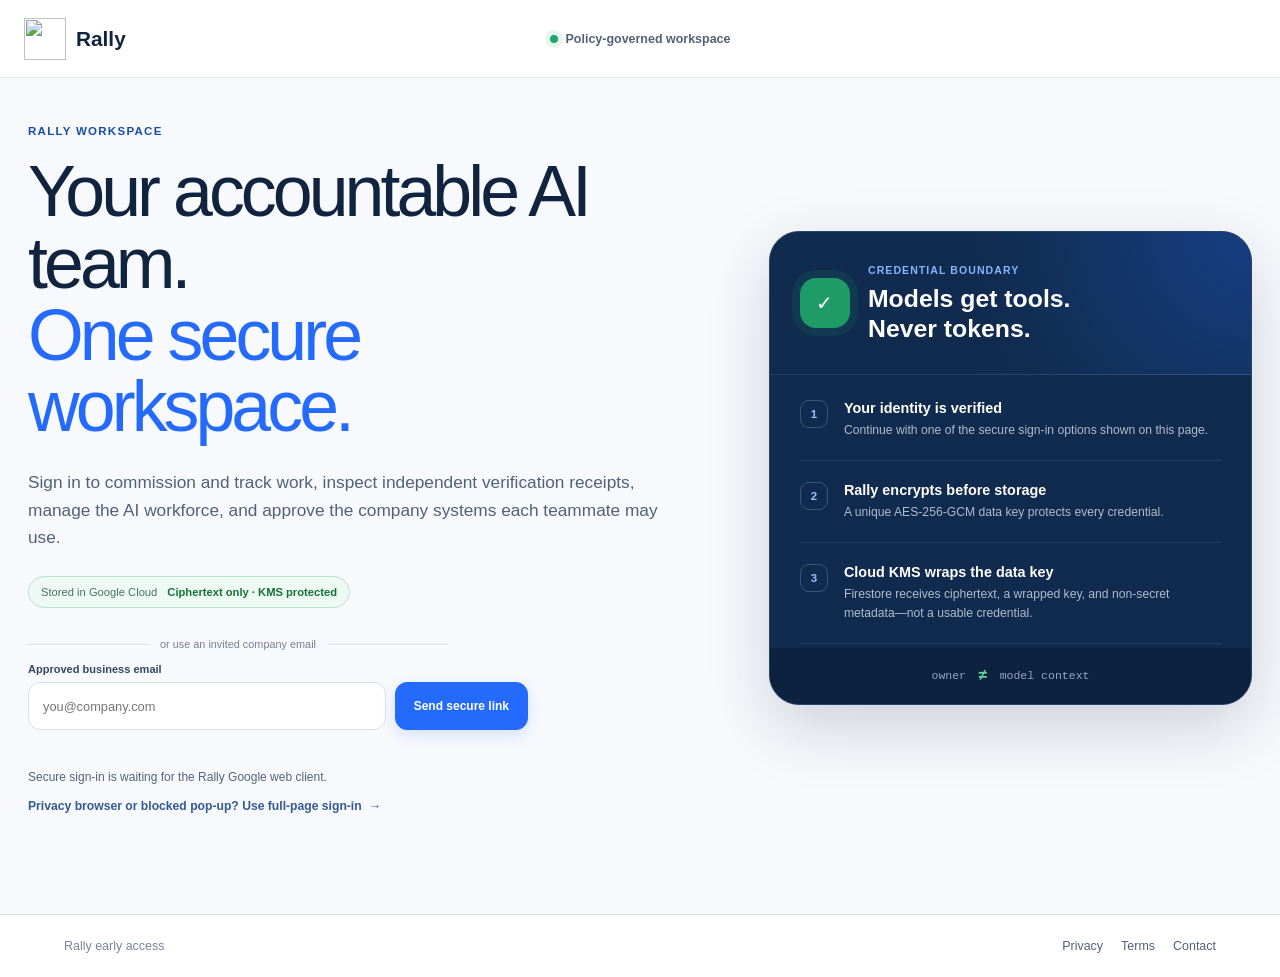
==== commit 97e813d3: "Fix v2 sign-in contrast and copy" ====
--- a/site/admin/index.html
+++ b/site/admin/index.html
@@ -45,7 +45,7 @@
       <aside class="security-receipt" aria-label="Credential security architecture">
         <div class="receipt-heading"><span class="shield">✓</span><div><p>Credential boundary</p><h2>Models get tools.<br>Never tokens.</h2></div></div>
         <ol>
-          <li><span>1</span><div><b>Your identity is verified</b><small>Continue with Google or prove an approved company email with a one-time link.</small></div></li>
+          <li><span>1</span><div><b>Your identity is verified</b><small>Continue with one of the secure sign-in options shown on this page.</small></div></li>
           <li><span>2</span><div><b>Rally encrypts before storage</b><small>A unique AES-256-GCM data key protects every credential.</small></div></li>
           <li><span>3</span><div><b>Cloud KMS wraps the data key</b><small>Firestore receives ciphertext, a wrapped key, and non-secret metadata—not a usable credential.</small></div></li>
         </ol>
--- a/site/admin/styles.css
+++ b/site/admin/styles.css
@@ -60,7 +60,8 @@
 .magic-link-status { min-height: 18px; margin: 8px 0 0; color: var(--quiet); font-size: .68rem; line-height: 1.4; }
 .magic-link-status[data-tone="success"] { color: var(--green); }
 .magic-link-status[data-tone="error"] { color: #a33b30; }
-.configuration-note { margin: 12px 0 0; color: var(--quiet); font-size: .75rem; }
+.signin-copy > .eyebrow { color: #174ea6; }
+.configuration-note { margin: 12px 0 0; color: #52647b; font-size: .75rem; }
 .signin-fallback { display: inline-flex; align-items: center; gap: 7px; margin-top: 12px; color: #315b91; text-decoration: none; font-size: .76rem; font-weight: 650; }
 .signin-fallback span { transition: transform .18s ease; }
 .signin-fallback:hover { color: var(--blue); }
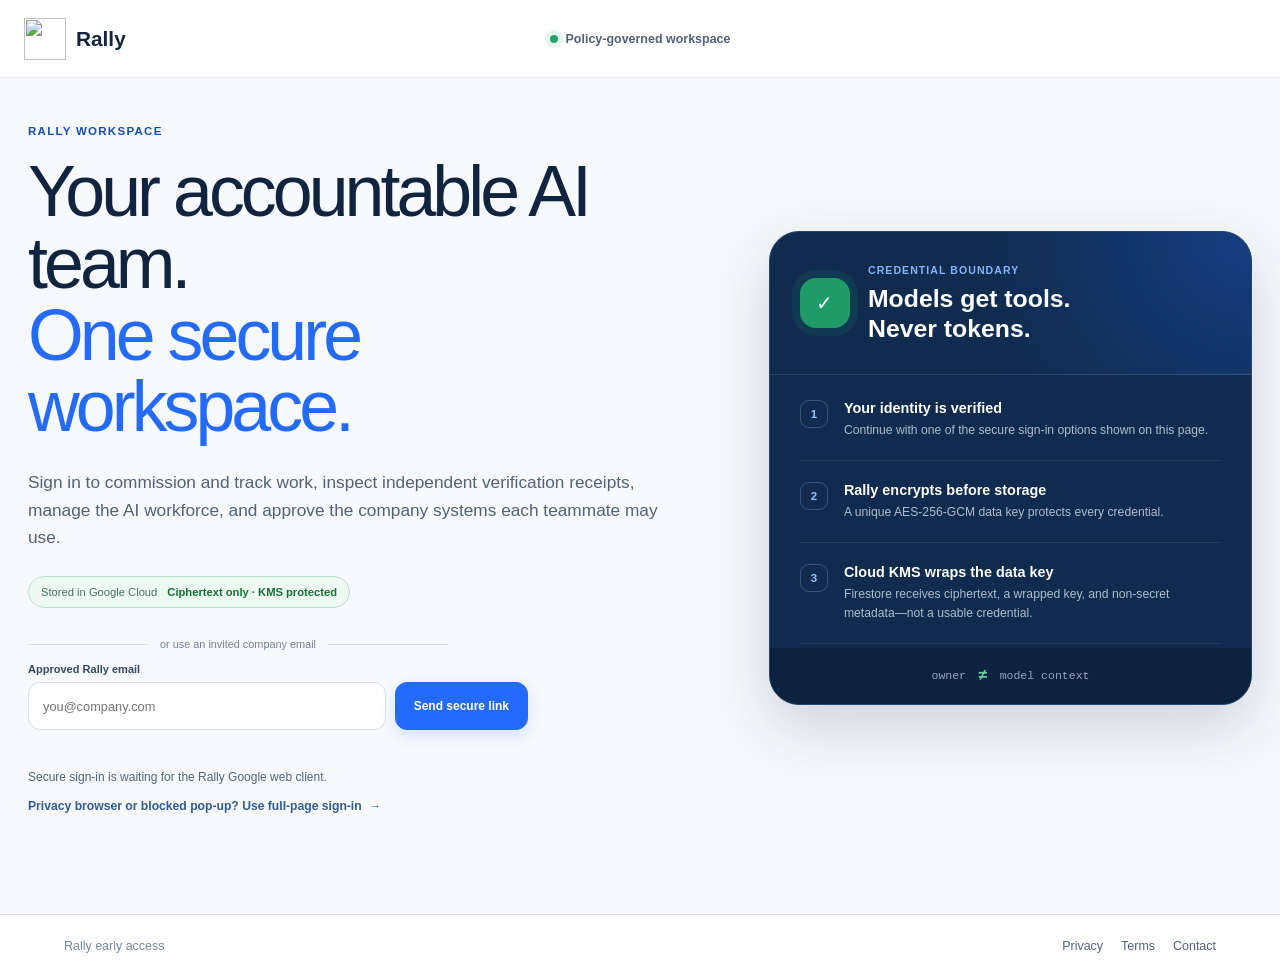
==== commit 0da300cf: "Add ChatGPT-safe Rally email sign-in" ====
--- a/site/admin/index.html
+++ b/site/admin/index.html
@@ -28,18 +28,27 @@
         <div class="vault-location" aria-label="Credential storage location"><span>Stored in Google Cloud</span><b>Ciphertext only · KMS protected</b></div>
         <div class="signin-action">
           <div data-google-button></div>
+          <p class="configuration-note" data-v2-signin-note hidden>Google’s button is blocked in this ChatGPT browser. Enter an approved Rally email, then paste the one-time key from the message below.</p>
           <div class="signin-divider" data-email-signin-divider><span>or use an invited company email</span></div>
           <form class="magic-link-form" data-magic-link-form>
-            <label for="magic-link-email">Approved business email</label>
+            <label for="magic-link-email">Approved Rally email</label>
             <div>
               <input id="magic-link-email" name="email" type="email" inputmode="email" autocomplete="email" maxlength="320" required placeholder="you@company.com" data-magic-link-email>
               <button type="submit" data-magic-link-submit>Send secure link</button>
             </div>
             <p class="magic-link-status" role="status" aria-live="polite" aria-atomic="true" data-magic-link-status></p>
           </form>
+          <div class="signin-divider magic-key-divider" data-magic-key-divider hidden><span>then paste the key from the email</span></div>
+          <form class="magic-link-form magic-key-form" data-magic-key-form hidden>
+            <label for="magic-link-key">One-time sign-in key</label>
+            <div>
+              <input id="magic-link-key" name="key" type="password" autocomplete="one-time-code" autocapitalize="none" spellcheck="false" minlength="32" maxlength="256" required placeholder="Paste the key from your Rally email" data-magic-key-input>
+              <button type="submit" data-magic-key-submit>Enter Rally</button>
+            </div>
+            <p class="magic-link-status" role="status" aria-live="polite" aria-atomic="true" data-magic-key-status></p>
+          </form>
           <p class="configuration-note" role="status" aria-live="polite" aria-atomic="true" data-configuration-note>Checking secure sign-in…</p>
           <a class="signin-fallback" href="private-browser/" data-private-browser-link>Privacy browser or blocked pop-up? Use full-page sign-in <span aria-hidden="true">→</span></a>
-          <p class="configuration-note" data-v2-signin-note hidden>For Rally v2, continue with Google so you return to this workspace.</p>
         </div>
       </div>
       <aside class="security-receipt" aria-label="Credential security architecture">
--- a/site/admin/styles.css
+++ b/site/admin/styles.css
@@ -60,6 +60,8 @@
 .magic-link-status { min-height: 18px; margin: 8px 0 0; color: var(--quiet); font-size: .68rem; line-height: 1.4; }
 .magic-link-status[data-tone="success"] { color: var(--green); }
 .magic-link-status[data-tone="error"] { color: #a33b30; }
+.magic-key-divider { margin: 14px 0 10px; color: #52647b; }
+.magic-key-form input { font-family: ui-monospace, SFMono-Regular, Menlo, Consolas, monospace; letter-spacing: .01em; }
 .signin-copy > .eyebrow { color: #174ea6; }
 .configuration-note { margin: 12px 0 0; color: #52647b; font-size: .75rem; }
 .signin-fallback { display: inline-flex; align-items: center; gap: 7px; margin-top: 12px; color: #315b91; text-decoration: none; font-size: .76rem; font-weight: 650; }
